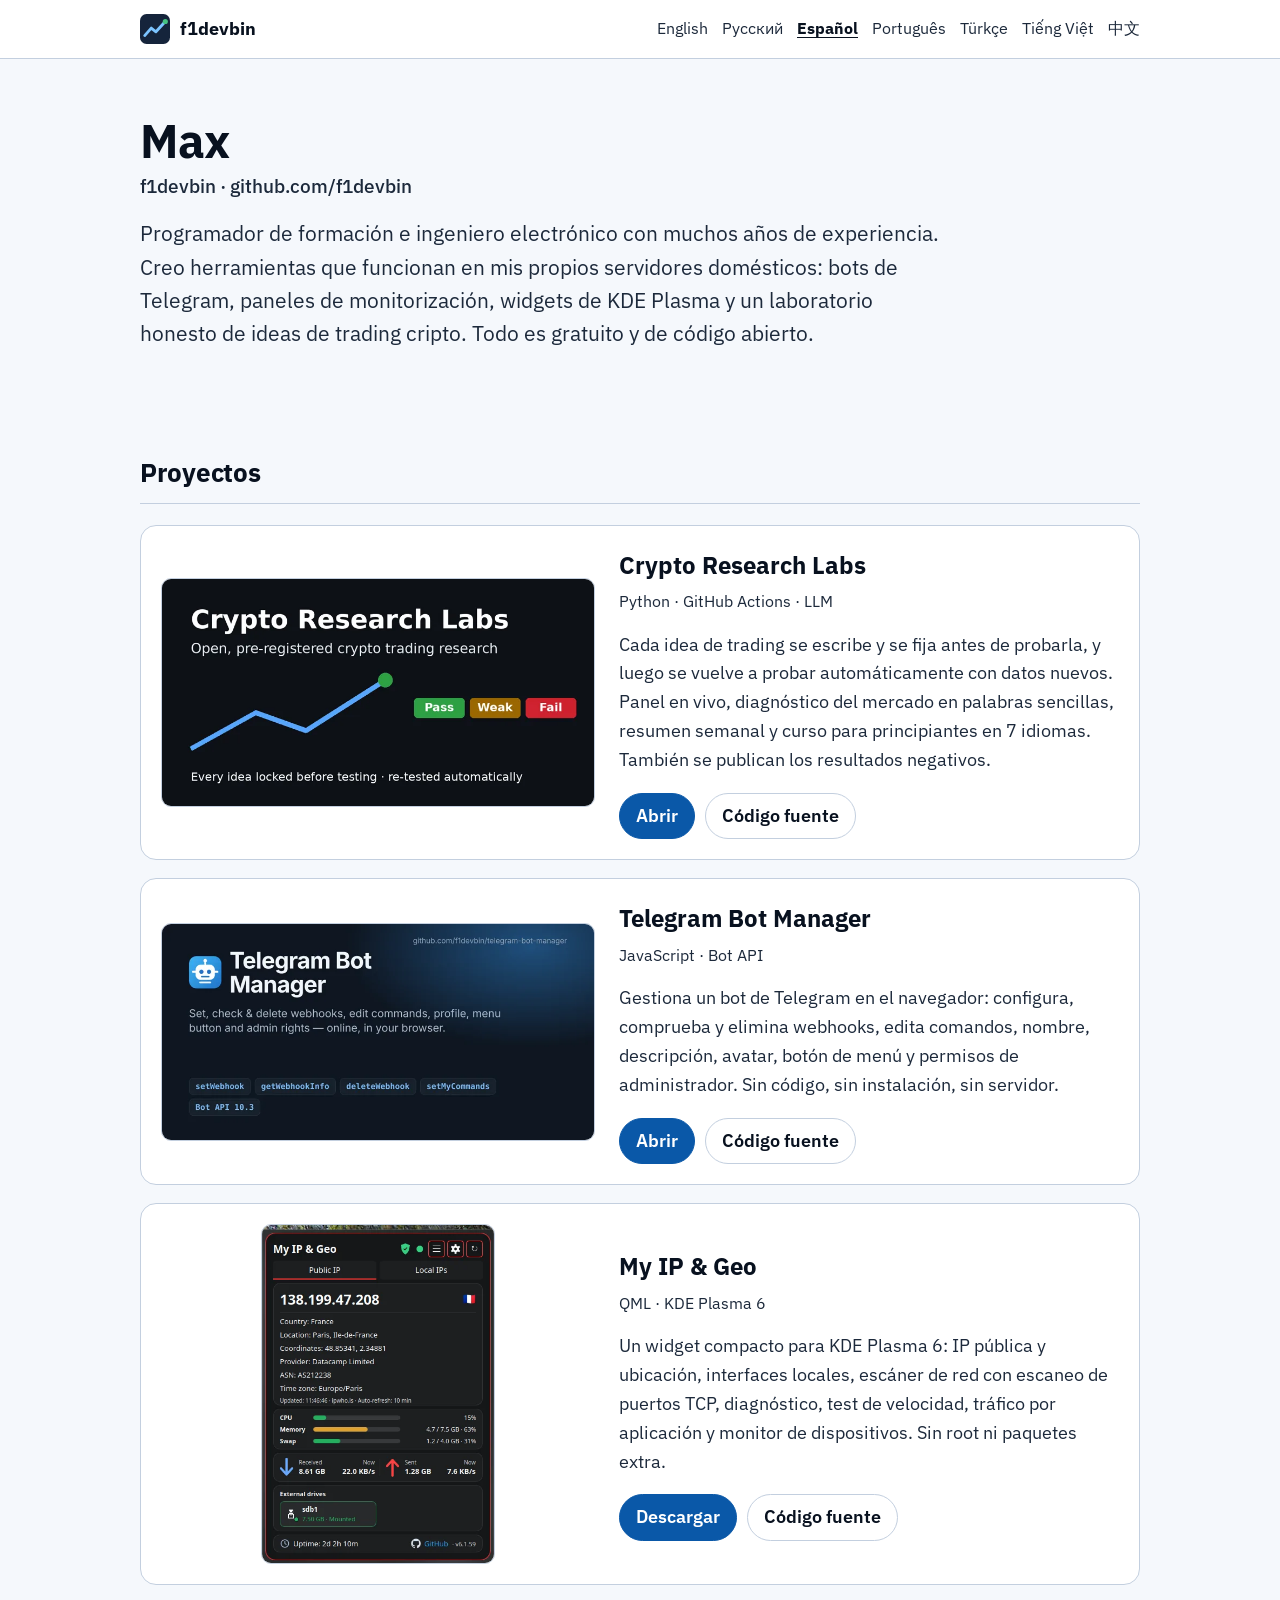
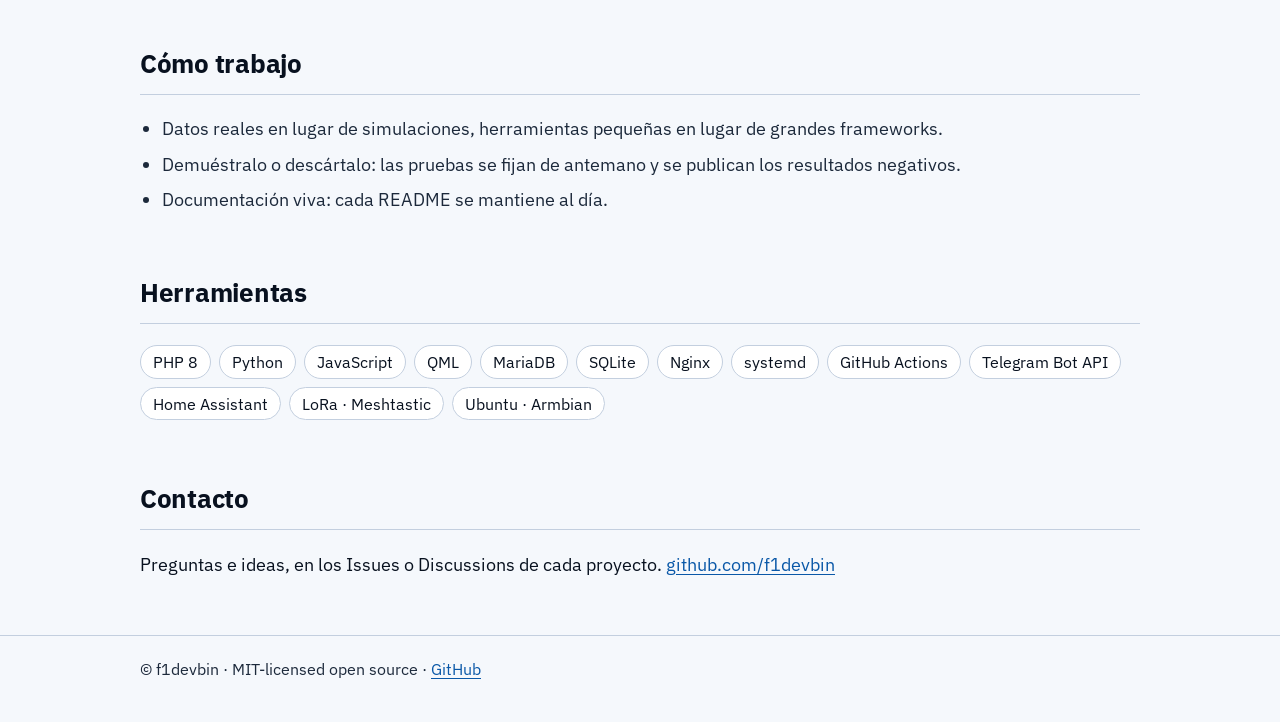
==== es/index.html @ c415a264 "Bio: programmer by education, electronics engineer for many years Co-Authored-By: Claude Opus 5.5 <n" ====
<!doctype html>
<html lang="es">
<head>
<meta charset="utf-8">
<meta name="viewport" content="width=device-width, initial-scale=1">
<title>Max (f1devbin): herramientas de código abierto e investigación cripto honesta</title>
<meta name="description" content="Proyectos de Max (f1devbin): Crypto Research Labs, un laboratorio abierto que prueba ideas de trading cripto con honestidad; Telegram Bot Manager, una herramienta gratuita para bots de Telegram en el navegador; My IP &amp; Geo, un widget de red para KDE Plasma 6.">
<link rel="canonical" href="https://f1devbin.github.io/es/">
<link rel="alternate" hreflang="en" href="https://f1devbin.github.io/"><link rel="alternate" hreflang="ru" href="https://f1devbin.github.io/ru/"><link rel="alternate" hreflang="es" href="https://f1devbin.github.io/es/"><link rel="alternate" hreflang="pt-BR" href="https://f1devbin.github.io/pt/"><link rel="alternate" hreflang="tr" href="https://f1devbin.github.io/tr/"><link rel="alternate" hreflang="vi" href="https://f1devbin.github.io/vi/"><link rel="alternate" hreflang="zh-Hans" href="https://f1devbin.github.io/zh/"><link rel="alternate" hreflang="x-default" href="https://f1devbin.github.io/">
<meta name="robots" content="index, follow, max-image-preview:large">
<meta name="color-scheme" content="dark light">
<meta name="yandex-verification" content="4f22505e8f5ccd1a">
<meta property="og:type" content="profile">
<meta property="og:title" content="Max (f1devbin): herramientas de código abierto e investigación cripto honesta">
<meta property="og:description" content="Proyectos de Max (f1devbin): Crypto Research Labs, un laboratorio abierto que prueba ideas de trading cripto con honestidad; Telegram Bot Manager, una herramienta gratuita para bots de Telegram en el navegador; My IP &amp; Geo, un widget de red para KDE Plasma 6.">
<meta property="og:url" content="https://f1devbin.github.io/es/">
<meta property="og:locale" content="es_ES">
<meta property="og:image" content="https://f1devbin.github.io/Crypto-Research-Labs/og.png">
<meta name="twitter:card" content="summary_large_image">
<link rel="icon" href="../favicon.svg" type="image/svg+xml">
<link rel="preconnect" href="https://fonts.googleapis.com"><link rel="preconnect" href="https://fonts.gstatic.com" crossorigin>
<link rel="stylesheet" href="https://fonts.googleapis.com/css2?family=IBM+Plex+Sans:wght@400;500;600;700&display=swap">
<style>
:root{--bg:#0f1b2d;--panel:#15243b;--raised:#1b2e4a;--line:#2f4568;--text:#fff;--text2:#e3eaf5;--link:#8ccbff;
--accent:#7cc4ff;--pass:#46c281;--ink:#0f1b2d}
@media (prefers-color-scheme:light){:root{--bg:#f5f8fc;--panel:#fff;--raised:#eaf0f8;--line:#c3cfdf;--text:#08111f;
--text2:#1c293b;--link:#0a58a8;--accent:#0a58a8;--pass:#127a43;--ink:#fff}}
*{box-sizing:border-box}html{font-size:18px}
body{margin:0;background:var(--bg);color:var(--text);font:1rem/1.6 "IBM Plex Sans",system-ui,-apple-system,"Segoe UI",Roboto,sans-serif}
a{color:var(--link);text-underline-offset:.18em}
.wrap{max-width:1040px;margin:0 auto;padding:0 20px}
header{border-bottom:1px solid var(--line);background:var(--panel)}
header .wrap{display:flex;flex-wrap:wrap;align-items:center;gap:8px 20px;padding-top:14px;padding-bottom:14px}
.brand{display:flex;align-items:center;gap:10px;font-weight:700;color:var(--text);text-decoration:none}
.brand svg{width:30px;height:30px}
nav{margin-left:auto;display:flex;flex-wrap:wrap;gap:2px 14px;font-size:.88rem}
nav a{color:var(--text2);text-decoration:none}nav a[aria-current]{color:var(--text);font-weight:700;text-decoration:underline}
.hero{padding:56px 0 24px}
h1{font-size:2.6rem;line-height:1.1;letter-spacing:-.02em;margin:0 0 .35em}
h1 span{display:block;font-size:1.05rem;letter-spacing:0;font-weight:500;color:var(--text2);margin-top:.5em}
.lead{font-size:1.15rem;max-width:62ch;color:var(--text2)}
h2{font-size:1.45rem;letter-spacing:-.01em;margin:2.2em 0 .8em;padding-bottom:.35em;border-bottom:1px solid var(--line)}
.project{display:grid;grid-template-columns:minmax(0,1fr) minmax(0,1.15fr);gap:24px;align-items:center;background:var(--panel);
border:1px solid var(--line);border-radius:16px;padding:20px;margin:0 0 18px}
.project img{width:100%;height:auto;border-radius:10px;border:1px solid var(--line);display:block;background:var(--raised)}
.project.tall img{max-height:340px;width:auto;margin:0 auto}
.project h3{font-size:1.35rem;margin:0 0 .2em}
.tags{color:var(--text2);font-size:.88rem;margin:0 0 .6em}
.project p{color:var(--text2);margin:.2em 0 1em}
.actions{display:flex;flex-wrap:wrap;gap:10px}
.btn{display:inline-block;padding:8px 16px;border-radius:999px;font-weight:600;text-decoration:none;border:1px solid var(--line);color:var(--text)}
.btn.primary{background:var(--accent);border-color:var(--accent);color:var(--ink)}
.btn:hover{border-color:var(--accent)}
ul.principles{padding-left:1.2em}ul.principles li{margin:.35em 0;color:var(--text2)}
.chips{display:flex;flex-wrap:wrap;gap:8px;padding:0;list-style:none}
.chips li{border:1px solid var(--line);border-radius:999px;padding:3px 12px;font-size:.9rem;background:var(--panel)}
footer{margin-top:56px;border-top:1px solid var(--line);padding:20px 0 40px;font-size:.9rem;color:var(--text2)}
:focus-visible{outline:3px solid var(--accent);outline-offset:2px}
@media (max-width:760px){html{font-size:16px}.project{grid-template-columns:1fr}h1{font-size:2rem}.hero{padding-top:32px}
nav{margin-left:0}}
</style>
<script type="application/ld+json">[{"@context": "https://schema.org", "@type": "ProfilePage", "url": "https://f1devbin.github.io/es/", "inLanguage": "es", "mainEntity": {"@type": "Person", "name": "Max", "alternateName": "f1devbin", "url": "https://f1devbin.github.io/", "sameAs": ["https://github.com/f1devbin"], "description": "Programador de formación e ingeniero electrónico con muchos años de experiencia. Creo herramientas que funcionan en mis propios servidores domésticos: bots de Telegram, paneles de monitorización, widgets de KDE Plasma y un laboratorio honesto de ideas de trading cripto. Todo es gratuito y de código abierto."}}, {"@context": "https://schema.org", "@type": "ItemList", "itemListElement": [{"@type": "ListItem", "position": 1, "item": {"@type": "Dataset", "name": "Crypto Research Labs", "url": "https://f1devbin.github.io/Crypto-Research-Labs/", "description": "Cada idea de trading se escribe y se fija antes de probarla, y luego se vuelve a probar automáticamente con datos nuevos. Panel en vivo, diagnóstico del mercado en palabras sencillas, resumen semanal y curso para principiantes en 7 idiomas. También se publican los resultados negativos."}}, {"@type": "ListItem", "position": 2, "item": {"@type": "SoftwareApplication", "name": "Telegram Bot Manager", "url": "https://f1devbin.github.io/telegram-bot-manager/", "description": "Gestiona un bot de Telegram en el navegador: configura, comprueba y elimina webhooks, edita comandos, nombre, descripción, avatar, botón de menú y permisos de administrador. Sin código, sin instalación, sin servidor.", "applicationCategory": "DeveloperApplication", "operatingSystem": "Web browser", "offers": {"@type": "Offer", "price": 0, "priceCurrency": "USD"}}}, {"@type": "ListItem", "position": 3, "item": {"@type": "SoftwareApplication", "name": "My IP & Geo", "url": "https://github.com/f1devbin/my-ip-geo-plasma6/releases/latest", "description": "Un widget compacto para KDE Plasma 6: IP pública y ubicación, interfaces locales, escáner de red con escaneo de puertos TCP, diagnóstico, test de velocidad, tráfico por aplicación y monitor de dispositivos. Sin root ni paquetes extra.", "applicationCategory": "DeveloperApplication", "operatingSystem": "Linux (KDE Plasma 6)", "offers": {"@type": "Offer", "price": 0, "priceCurrency": "USD"}}}]}]</script>
</head>
<body>
<header><div class="wrap"><a class="brand" href="../"><svg viewBox="0 0 64 64" aria-hidden="true"><rect width="64" height="64" rx="14" fill="#15243b"/><path d="M10 46 L24 30 L34 38 L54 16" fill="none" stroke="#7cc4ff" stroke-width="6" stroke-linecap="round" stroke-linejoin="round"/><circle cx="54" cy="16" r="5.5" fill="#46c281"/></svg><span>f1devbin</span></a>
<nav aria-label="Idioma"><a href="../" hreflang="en" lang="en">English</a><a href="../ru/" hreflang="ru" lang="ru">Русский</a><a href="../es/" hreflang="es" lang="es" aria-current="page">Español</a><a href="../pt/" hreflang="pt-BR" lang="pt-BR">Português</a><a href="../tr/" hreflang="tr" lang="tr">Türkçe</a><a href="../vi/" hreflang="vi" lang="vi">Tiếng Việt</a><a href="../zh/" hreflang="zh-Hans" lang="zh-Hans">中文</a></nav></div></header>
<main class="wrap">
<section class="hero"><h1>Max<span>f1devbin · github.com/f1devbin</span></h1><p class="lead">Programador de formación e ingeniero electrónico con muchos años de experiencia. Creo herramientas que funcionan en mis propios servidores domésticos: bots de Telegram, paneles de monitorización, widgets de KDE Plasma y un laboratorio honesto de ideas de trading cripto. Todo es gratuito y de código abierto.</p></section>
<h2 id="projects">Proyectos</h2>
<article class="project"><a href="https://f1devbin.github.io/Crypto-Research-Labs/es/"><img src="../assets/crl.webp" width="800" height="420" alt="Crypto Research Labs" loading="lazy"></a><div><h3>Crypto Research Labs</h3><p class="tags">Python · GitHub Actions · LLM</p><p>Cada idea de trading se escribe y se fija antes de probarla, y luego se vuelve a probar automáticamente con datos nuevos. Panel en vivo, diagnóstico del mercado en palabras sencillas, resumen semanal y curso para principiantes en 7 idiomas. También se publican los resultados negativos.</p><div class="actions"><a class="btn primary" href="https://f1devbin.github.io/Crypto-Research-Labs/es/">Abrir</a><a class="btn" href="https://github.com/f1devbin/Crypto-Research-Labs">Código fuente</a></div></div></article><article class="project"><a href="https://f1devbin.github.io/telegram-bot-manager/"><img src="../assets/tbm.webp" width="800" height="400" alt="Telegram Bot Manager" loading="lazy"></a><div><h3>Telegram Bot Manager</h3><p class="tags">JavaScript · Bot API</p><p>Gestiona un bot de Telegram en el navegador: configura, comprueba y elimina webhooks, edita comandos, nombre, descripción, avatar, botón de menú y permisos de administrador. Sin código, sin instalación, sin servidor.</p><div class="actions"><a class="btn primary" href="https://f1devbin.github.io/telegram-bot-manager/">Abrir</a><a class="btn" href="https://github.com/f1devbin/telegram-bot-manager">Código fuente</a></div></div></article><article class="project tall"><a href="https://github.com/f1devbin/my-ip-geo-plasma6/releases/latest"><img src="../assets/myip.webp" width="416" height="607" alt="My IP &amp; Geo" loading="lazy"></a><div><h3>My IP &amp; Geo</h3><p class="tags">QML · KDE Plasma 6</p><p>Un widget compacto para KDE Plasma 6: IP pública y ubicación, interfaces locales, escáner de red con escaneo de puertos TCP, diagnóstico, test de velocidad, tráfico por aplicación y monitor de dispositivos. Sin root ni paquetes extra.</p><div class="actions"><a class="btn primary" href="https://github.com/f1devbin/my-ip-geo-plasma6/releases/latest">Descargar</a><a class="btn" href="https://github.com/f1devbin/my-ip-geo-plasma6">Código fuente</a></div></div></article>
<h2>Cómo trabajo</h2><ul class="principles"><li>Datos reales en lugar de simulaciones, herramientas pequeñas en lugar de grandes frameworks.</li><li>Demuéstralo o descártalo: las pruebas se fijan de antemano y se publican los resultados negativos.</li><li>Documentación viva: cada README se mantiene al día.</li></ul>
<h2>Herramientas</h2><ul class="chips"><li>PHP 8</li><li>Python</li><li>JavaScript</li><li>QML</li><li>MariaDB</li><li>SQLite</li><li>Nginx</li><li>systemd</li><li>GitHub Actions</li><li>Telegram Bot API</li><li>Home Assistant</li><li>LoRa · Meshtastic</li><li>Ubuntu · Armbian</li></ul>
<h2>Contacto</h2><p>Preguntas e ideas, en los Issues o Discussions de cada proyecto. <a href="https://github.com/f1devbin">github.com/f1devbin</a></p>
</main>
<footer><div class="wrap">© f1devbin · MIT-licensed open source · <a href="https://github.com/f1devbin">GitHub</a></div></footer>
</body>
</html>
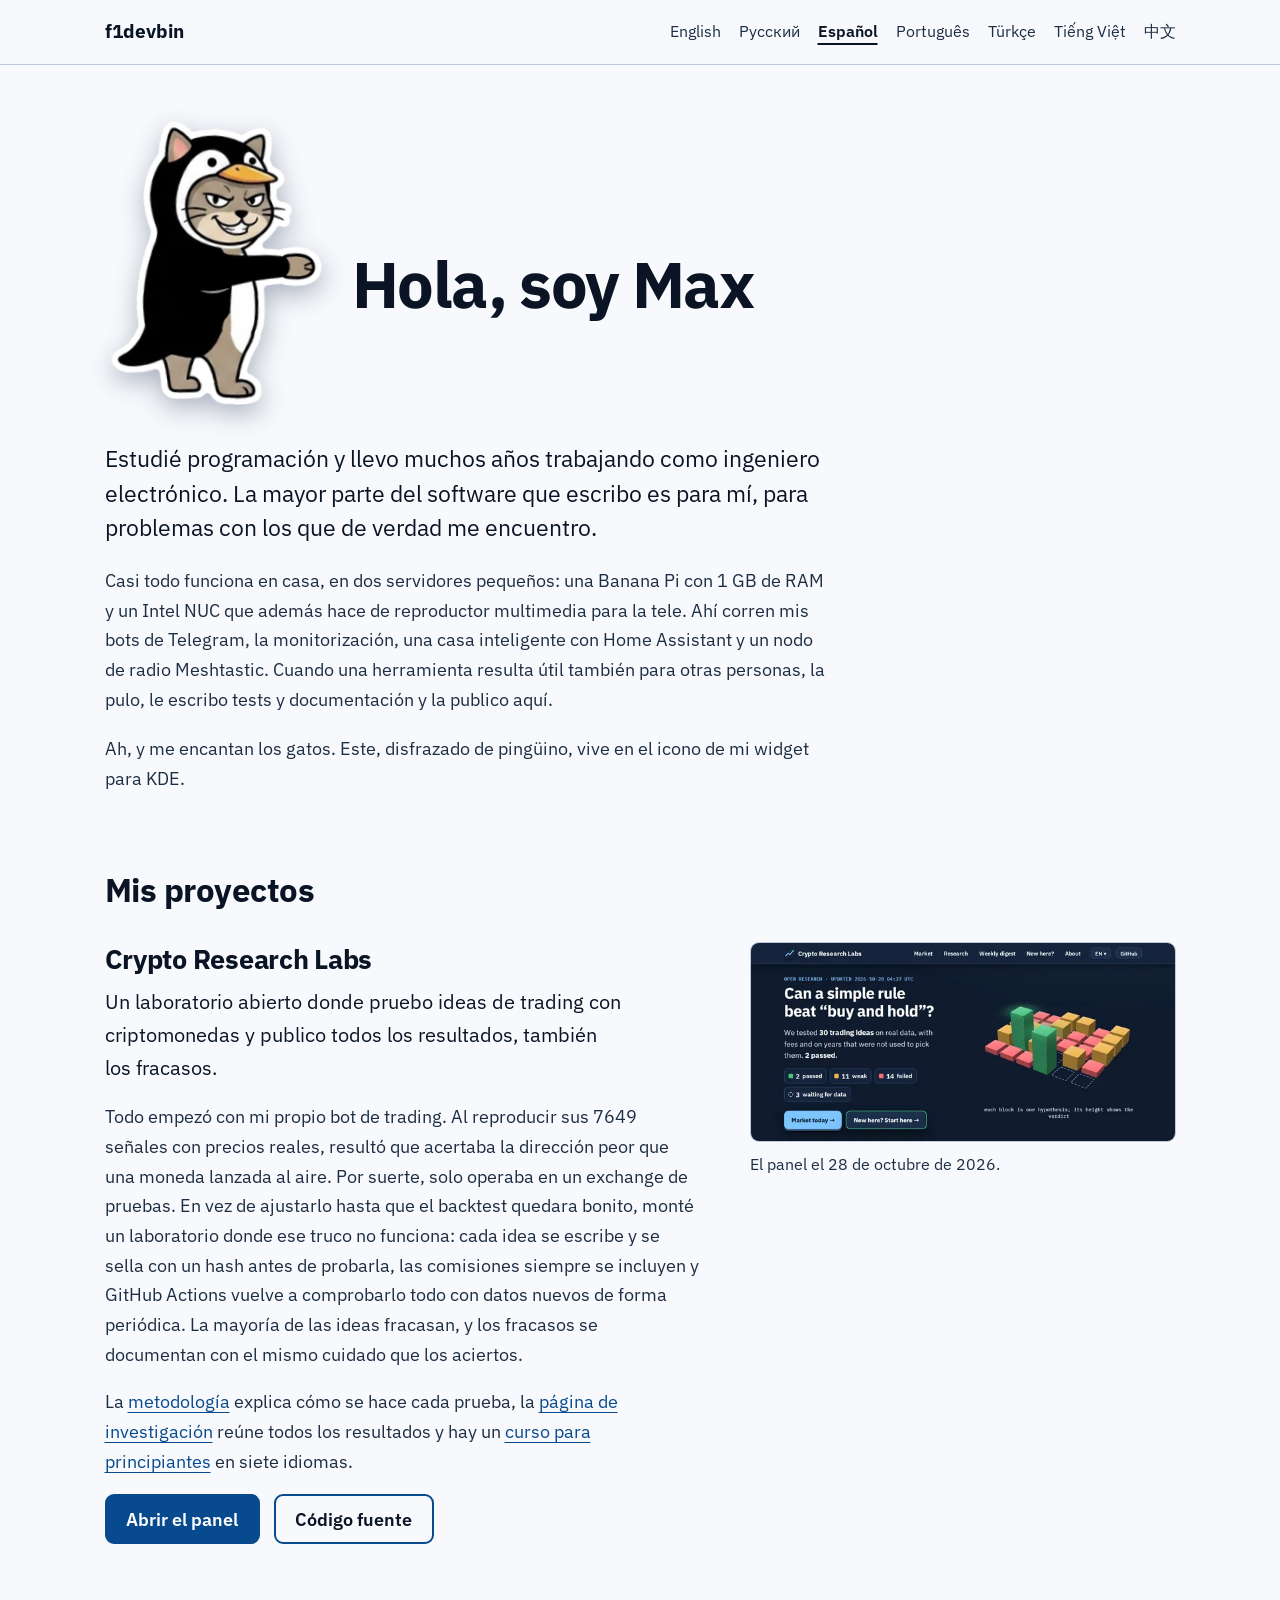
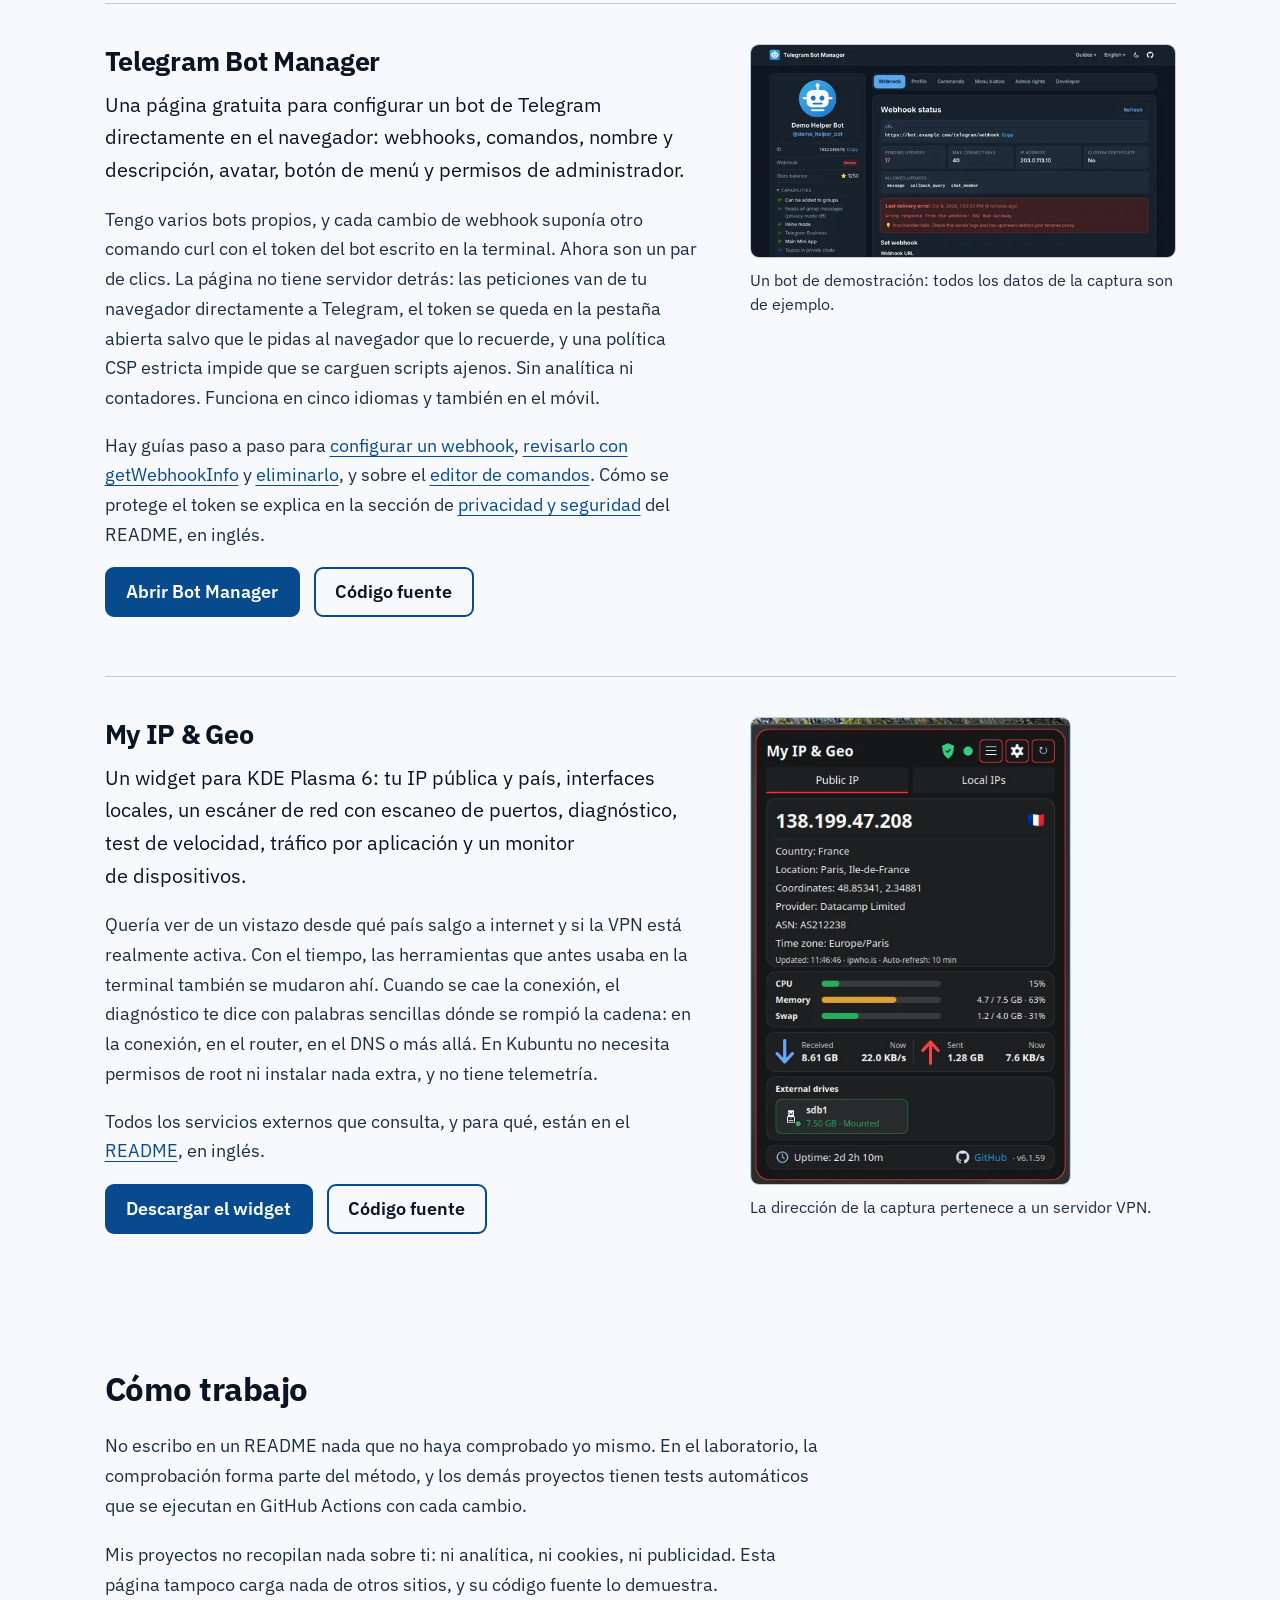
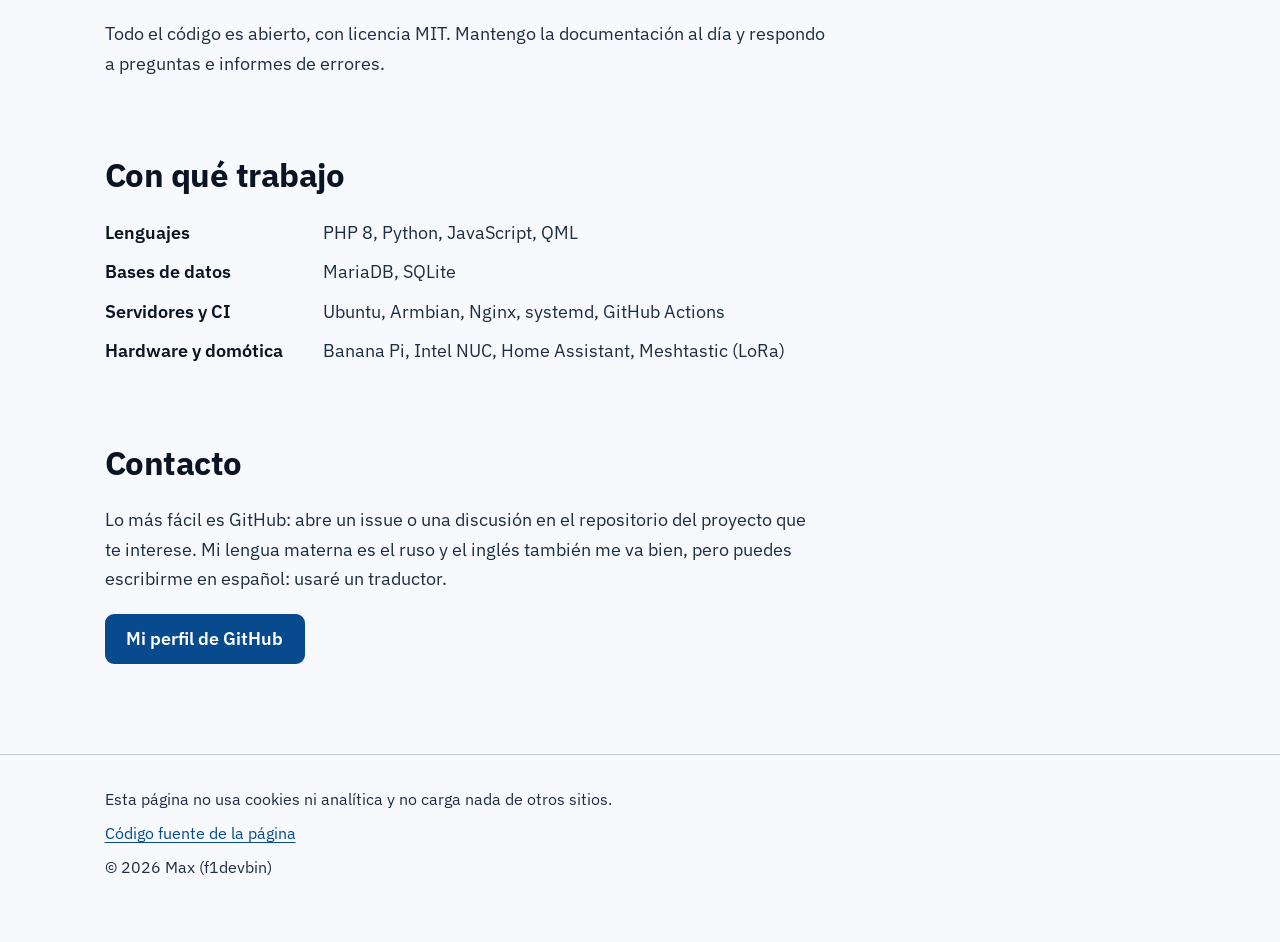
==== commit 910ae7d5: "Landing rewrite: first-person text, cat hero, self-hosted fonts, SEO - Text rewritten in all 7 langu" ====
--- a/es/index.html
+++ b/es/index.html
@@ -3,75 +3,126 @@
 <head>
 <meta charset="utf-8">
 <meta name="viewport" content="width=device-width, initial-scale=1">
-<title>Max (f1devbin): herramientas de código abierto e investigación cripto honesta</title>
-<meta name="description" content="Proyectos de Max (f1devbin): Crypto Research Labs, un laboratorio abierto que prueba ideas de trading cripto con honestidad; Telegram Bot Manager, una herramienta gratuita para bots de Telegram en el navegador; My IP &amp; Geo, un widget de red para KDE Plasma 6.">
+<meta http-equiv="Content-Security-Policy" content="default-src 'none'; style-src 'self'; font-src 'self'; img-src 'self'; connect-src 'self'; base-uri 'none'; form-action 'none'">
+<title>Max (f1devbin): programador e ingeniero electrónico</title>
+<meta name="description" content="Max, programador e ingeniero electrónico. Código abierto: un laboratorio honesto de trading cripto, una web para bots de Telegram y un widget para KDE Plasma 6.">
 <link rel="canonical" href="https://f1devbin.github.io/es/">
-<link rel="alternate" hreflang="en" href="https://f1devbin.github.io/"><link rel="alternate" hreflang="ru" href="https://f1devbin.github.io/ru/"><link rel="alternate" hreflang="es" href="https://f1devbin.github.io/es/"><link rel="alternate" hreflang="pt-BR" href="https://f1devbin.github.io/pt/"><link rel="alternate" hreflang="tr" href="https://f1devbin.github.io/tr/"><link rel="alternate" hreflang="vi" href="https://f1devbin.github.io/vi/"><link rel="alternate" hreflang="zh-Hans" href="https://f1devbin.github.io/zh/"><link rel="alternate" hreflang="x-default" href="https://f1devbin.github.io/">
+<link rel="alternate" hreflang="en" href="https://f1devbin.github.io/">
+<link rel="alternate" hreflang="ru" href="https://f1devbin.github.io/ru/">
+<link rel="alternate" hreflang="es" href="https://f1devbin.github.io/es/">
+<link rel="alternate" hreflang="pt-BR" href="https://f1devbin.github.io/pt/">
+<link rel="alternate" hreflang="tr" href="https://f1devbin.github.io/tr/">
+<link rel="alternate" hreflang="vi" href="https://f1devbin.github.io/vi/">
+<link rel="alternate" hreflang="zh-Hans" href="https://f1devbin.github.io/zh/">
+<link rel="alternate" hreflang="x-default" href="https://f1devbin.github.io/">
+<meta name="color-scheme" content="dark light">
+<meta name="theme-color" content="#0f1b2d" media="(prefers-color-scheme: dark)">
+<meta name="theme-color" content="#f7f9fc" media="(prefers-color-scheme: light)">
+<link rel="icon" href="../favicon.ico" sizes="16x16 32x32 48x48">
+<link rel="apple-touch-icon" href="../apple-touch-icon.png">
+<link rel="preload" href="../assets/fonts/ibm-plex-sans-latin-400-normal.woff2" as="font" type="font/woff2" crossorigin>
+<link rel="stylesheet" href="../assets/site.css?v=d6c48134">
 <meta name="robots" content="index, follow, max-image-preview:large">
-<meta name="color-scheme" content="dark light">
 <meta name="yandex-verification" content="4f22505e8f5ccd1a">
 <meta property="og:type" content="profile">
-<meta property="og:title" content="Max (f1devbin): herramientas de código abierto e investigación cripto honesta">
-<meta property="og:description" content="Proyectos de Max (f1devbin): Crypto Research Labs, un laboratorio abierto que prueba ideas de trading cripto con honestidad; Telegram Bot Manager, una herramienta gratuita para bots de Telegram en el navegador; My IP &amp; Geo, un widget de red para KDE Plasma 6.">
+<meta property="og:site_name" content="f1devbin">
+<meta property="og:title" content="Max (f1devbin): programador e ingeniero electrónico">
+<meta property="og:description" content="Max, programador e ingeniero electrónico. Código abierto: un laboratorio honesto de trading cripto, una web para bots de Telegram y un widget para KDE Plasma 6.">
 <meta property="og:url" content="https://f1devbin.github.io/es/">
 <meta property="og:locale" content="es_ES">
-<meta property="og:image" content="https://f1devbin.github.io/Crypto-Research-Labs/og.png">
+<meta property="og:locale:alternate" content="en_US">
+<meta property="og:locale:alternate" content="ru_RU">
+<meta property="og:locale:alternate" content="pt_BR">
+<meta property="og:locale:alternate" content="tr_TR">
+<meta property="og:locale:alternate" content="vi_VN">
+<meta property="og:locale:alternate" content="zh_CN">
+<meta property="og:image" content="https://f1devbin.github.io/assets/og/es.png">
+<meta property="og:image:width" content="1200">
+<meta property="og:image:height" content="630">
+<meta property="og:image:alt" content="Hola, soy Max. Programador e ingeniero electrónico.">
+<meta property="profile:username" content="f1devbin">
 <meta name="twitter:card" content="summary_large_image">
-<link rel="icon" href="../favicon.svg" type="image/svg+xml">
-<link rel="preconnect" href="https://fonts.googleapis.com"><link rel="preconnect" href="https://fonts.gstatic.com" crossorigin>
-<link rel="stylesheet" href="https://fonts.googleapis.com/css2?family=IBM+Plex+Sans:wght@400;500;600;700&display=swap">
-<style>
-:root{--bg:#0f1b2d;--panel:#15243b;--raised:#1b2e4a;--line:#2f4568;--text:#fff;--text2:#e3eaf5;--link:#8ccbff;
---accent:#7cc4ff;--pass:#46c281;--ink:#0f1b2d}
-@media (prefers-color-scheme:light){:root{--bg:#f5f8fc;--panel:#fff;--raised:#eaf0f8;--line:#c3cfdf;--text:#08111f;
---text2:#1c293b;--link:#0a58a8;--accent:#0a58a8;--pass:#127a43;--ink:#fff}}
-*{box-sizing:border-box}html{font-size:18px}
-body{margin:0;background:var(--bg);color:var(--text);font:1rem/1.6 "IBM Plex Sans",system-ui,-apple-system,"Segoe UI",Roboto,sans-serif}
-a{color:var(--link);text-underline-offset:.18em}
-.wrap{max-width:1040px;margin:0 auto;padding:0 20px}
-header{border-bottom:1px solid var(--line);background:var(--panel)}
-header .wrap{display:flex;flex-wrap:wrap;align-items:center;gap:8px 20px;padding-top:14px;padding-bottom:14px}
-.brand{display:flex;align-items:center;gap:10px;font-weight:700;color:var(--text);text-decoration:none}
-.brand svg{width:30px;height:30px}
-nav{margin-left:auto;display:flex;flex-wrap:wrap;gap:2px 14px;font-size:.88rem}
-nav a{color:var(--text2);text-decoration:none}nav a[aria-current]{color:var(--text);font-weight:700;text-decoration:underline}
-.hero{padding:56px 0 24px}
-h1{font-size:2.6rem;line-height:1.1;letter-spacing:-.02em;margin:0 0 .35em}
-h1 span{display:block;font-size:1.05rem;letter-spacing:0;font-weight:500;color:var(--text2);margin-top:.5em}
-.lead{font-size:1.15rem;max-width:62ch;color:var(--text2)}
-h2{font-size:1.45rem;letter-spacing:-.01em;margin:2.2em 0 .8em;padding-bottom:.35em;border-bottom:1px solid var(--line)}
-.project{display:grid;grid-template-columns:minmax(0,1fr) minmax(0,1.15fr);gap:24px;align-items:center;background:var(--panel);
-border:1px solid var(--line);border-radius:16px;padding:20px;margin:0 0 18px}
-.project img{width:100%;height:auto;border-radius:10px;border:1px solid var(--line);display:block;background:var(--raised)}
-.project.tall img{max-height:340px;width:auto;margin:0 auto}
-.project h3{font-size:1.35rem;margin:0 0 .2em}
-.tags{color:var(--text2);font-size:.88rem;margin:0 0 .6em}
-.project p{color:var(--text2);margin:.2em 0 1em}
-.actions{display:flex;flex-wrap:wrap;gap:10px}
-.btn{display:inline-block;padding:8px 16px;border-radius:999px;font-weight:600;text-decoration:none;border:1px solid var(--line);color:var(--text)}
-.btn.primary{background:var(--accent);border-color:var(--accent);color:var(--ink)}
-.btn:hover{border-color:var(--accent)}
-ul.principles{padding-left:1.2em}ul.principles li{margin:.35em 0;color:var(--text2)}
-.chips{display:flex;flex-wrap:wrap;gap:8px;padding:0;list-style:none}
-.chips li{border:1px solid var(--line);border-radius:999px;padding:3px 12px;font-size:.9rem;background:var(--panel)}
-footer{margin-top:56px;border-top:1px solid var(--line);padding:20px 0 40px;font-size:.9rem;color:var(--text2)}
-:focus-visible{outline:3px solid var(--accent);outline-offset:2px}
-@media (max-width:760px){html{font-size:16px}.project{grid-template-columns:1fr}h1{font-size:2rem}.hero{padding-top:32px}
-nav{margin-left:0}}
-</style>
-<script type="application/ld+json">[{"@context": "https://schema.org", "@type": "ProfilePage", "url": "https://f1devbin.github.io/es/", "inLanguage": "es", "mainEntity": {"@type": "Person", "name": "Max", "alternateName": "f1devbin", "url": "https://f1devbin.github.io/", "sameAs": ["https://github.com/f1devbin"], "description": "Programador de formación e ingeniero electrónico con muchos años de experiencia. Creo herramientas que funcionan en mis propios servidores domésticos: bots de Telegram, paneles de monitorización, widgets de KDE Plasma y un laboratorio honesto de ideas de trading cripto. Todo es gratuito y de código abierto."}}, {"@context": "https://schema.org", "@type": "ItemList", "itemListElement": [{"@type": "ListItem", "position": 1, "item": {"@type": "Dataset", "name": "Crypto Research Labs", "url": "https://f1devbin.github.io/Crypto-Research-Labs/", "description": "Cada idea de trading se escribe y se fija antes de probarla, y luego se vuelve a probar automáticamente con datos nuevos. Panel en vivo, diagnóstico del mercado en palabras sencillas, resumen semanal y curso para principiantes en 7 idiomas. También se publican los resultados negativos."}}, {"@type": "ListItem", "position": 2, "item": {"@type": "SoftwareApplication", "name": "Telegram Bot Manager", "url": "https://f1devbin.github.io/telegram-bot-manager/", "description": "Gestiona un bot de Telegram en el navegador: configura, comprueba y elimina webhooks, edita comandos, nombre, descripción, avatar, botón de menú y permisos de administrador. Sin código, sin instalación, sin servidor.", "applicationCategory": "DeveloperApplication", "operatingSystem": "Web browser", "offers": {"@type": "Offer", "price": 0, "priceCurrency": "USD"}}}, {"@type": "ListItem", "position": 3, "item": {"@type": "SoftwareApplication", "name": "My IP & Geo", "url": "https://github.com/f1devbin/my-ip-geo-plasma6/releases/latest", "description": "Un widget compacto para KDE Plasma 6: IP pública y ubicación, interfaces locales, escáner de red con escaneo de puertos TCP, diagnóstico, test de velocidad, tráfico por aplicación y monitor de dispositivos. Sin root ni paquetes extra.", "applicationCategory": "DeveloperApplication", "operatingSystem": "Linux (KDE Plasma 6)", "offers": {"@type": "Offer", "price": 0, "priceCurrency": "USD"}}}]}]</script>
+<script type="application/ld+json">[{"@context": "https://schema.org", "@type": "ProfilePage", "url": "https://f1devbin.github.io/es/", "name": "Max (f1devbin): programador e ingeniero electrónico", "inLanguage": "es", "dateModified": "2026-10-28", "mainEntity": {"@type": "Person", "@id": "https://f1devbin.github.io/#max", "name": "Max", "alternateName": "f1devbin", "url": "https://f1devbin.github.io/", "jobTitle": "Ingeniero electrónico", "description": "Estudié programación y llevo muchos años trabajando como ingeniero electrónico. La mayor parte del software que escribo es para mí, para problemas con los que de verdad me encuentro. Casi todo funciona en casa, en dos servidores pequeños: una Banana Pi con 1 GB de RAM y un Intel NUC que además hace de reproductor multimedia para la tele. Ahí corren mis bots de Telegram, la monitorización, una casa inteligente con Home Assistant y un nodo de radio Meshtastic. Cuando una herramienta resulta útil también para otras personas, la pulo, le escribo tests y documentación y la publico aquí.", "knowsLanguage": ["ru", "en"], "knowsAbout": ["Electronics", "PHP", "Python", "Telegram Bot API", "KDE Plasma", "Linux servers", "Backtesting"], "sameAs": ["https://github.com/f1devbin"]}}, {"@context": "https://schema.org", "@type": "ItemList", "itemListElement": [{"@type": "ListItem", "position": 1, "item": {"@type": "Dataset", "name": "Crypto Research Labs", "url": "https://f1devbin.github.io/Crypto-Research-Labs/es/", "description": "Un laboratorio abierto donde pruebo ideas de trading con criptomonedas y publico todos los resultados, también los fracasos. Todo empezó con mi propio bot de trading. Al reproducir sus 7649 señales con precios reales, resultó que acertaba la dirección peor que una moneda lanzada al aire. Por suerte, solo operaba en un exchange de pruebas. En vez de ajustarlo hasta que el backtest quedara bonito, monté un laboratorio donde ese truco no funciona: cada idea se escribe y se sella con un hash antes de probarla, las comisiones siempre se incluyen y GitHub Actions vuelve a comprobarlo todo con datos nuevos de forma periódica. La mayoría de las ideas fracasan, y los fracasos se documentan con el mismo cuidado que los aciertos.", "creator": {"@id": "https://f1devbin.github.io/#max"}, "license": "https://opensource.org/licenses/MIT", "isAccessibleForFree": true, "sameAs": "https://github.com/f1devbin/Crypto-Research-Labs"}}, {"@type": "ListItem", "position": 2, "item": {"@type": "SoftwareSourceCode", "name": "Telegram Bot Manager", "url": "https://f1devbin.github.io/telegram-bot-manager/es/", "description": "Una página gratuita para configurar un bot de Telegram directamente en el navegador: webhooks, comandos, nombre y descripción, avatar, botón de menú y permisos de administrador.", "codeRepository": "https://github.com/f1devbin/telegram-bot-manager", "programmingLanguage": "JavaScript", "license": "https://opensource.org/licenses/MIT", "author": {"@id": "https://f1devbin.github.io/#max"}}}, {"@type": "ListItem", "position": 3, "item": {"@type": "SoftwareSourceCode", "name": "My IP & Geo", "url": "https://github.com/f1devbin/my-ip-geo-plasma6", "description": "Un widget para KDE Plasma 6: tu IP pública y país, interfaces locales, un escáner de red con escaneo de puertos, diagnóstico, test de velocidad, tráfico por aplicación y un monitor de dispositivos.", "codeRepository": "https://github.com/f1devbin/my-ip-geo-plasma6", "programmingLanguage": ["QML", "JavaScript"], "runtimePlatform": "KDE Plasma 6", "license": "https://opensource.org/licenses/MIT", "author": {"@id": "https://f1devbin.github.io/#max"}}}]}]</script>
 </head>
 <body>
-<header><div class="wrap"><a class="brand" href="../"><svg viewBox="0 0 64 64" aria-hidden="true"><rect width="64" height="64" rx="14" fill="#15243b"/><path d="M10 46 L24 30 L34 38 L54 16" fill="none" stroke="#7cc4ff" stroke-width="6" stroke-linecap="round" stroke-linejoin="round"/><circle cx="54" cy="16" r="5.5" fill="#46c281"/></svg><span>f1devbin</span></a>
-<nav aria-label="Idioma"><a href="../" hreflang="en" lang="en">English</a><a href="../ru/" hreflang="ru" lang="ru">Русский</a><a href="../es/" hreflang="es" lang="es" aria-current="page">Español</a><a href="../pt/" hreflang="pt-BR" lang="pt-BR">Português</a><a href="../tr/" hreflang="tr" lang="tr">Türkçe</a><a href="../vi/" hreflang="vi" lang="vi">Tiếng Việt</a><a href="../zh/" hreflang="zh-Hans" lang="zh-Hans">中文</a></nav></div></header>
-<main class="wrap">
-<section class="hero"><h1>Max<span>f1devbin · github.com/f1devbin</span></h1><p class="lead">Programador de formación e ingeniero electrónico con muchos años de experiencia. Creo herramientas que funcionan en mis propios servidores domésticos: bots de Telegram, paneles de monitorización, widgets de KDE Plasma y un laboratorio honesto de ideas de trading cripto. Todo es gratuito y de código abierto.</p></section>
-<h2 id="projects">Proyectos</h2>
-<article class="project"><a href="https://f1devbin.github.io/Crypto-Research-Labs/es/"><img src="../assets/crl.webp" width="800" height="420" alt="Crypto Research Labs" loading="lazy"></a><div><h3>Crypto Research Labs</h3><p class="tags">Python · GitHub Actions · LLM</p><p>Cada idea de trading se escribe y se fija antes de probarla, y luego se vuelve a probar automáticamente con datos nuevos. Panel en vivo, diagnóstico del mercado en palabras sencillas, resumen semanal y curso para principiantes en 7 idiomas. También se publican los resultados negativos.</p><div class="actions"><a class="btn primary" href="https://f1devbin.github.io/Crypto-Research-Labs/es/">Abrir</a><a class="btn" href="https://github.com/f1devbin/Crypto-Research-Labs">Código fuente</a></div></div></article><article class="project"><a href="https://f1devbin.github.io/telegram-bot-manager/"><img src="../assets/tbm.webp" width="800" height="400" alt="Telegram Bot Manager" loading="lazy"></a><div><h3>Telegram Bot Manager</h3><p class="tags">JavaScript · Bot API</p><p>Gestiona un bot de Telegram en el navegador: configura, comprueba y elimina webhooks, edita comandos, nombre, descripción, avatar, botón de menú y permisos de administrador. Sin código, sin instalación, sin servidor.</p><div class="actions"><a class="btn primary" href="https://f1devbin.github.io/telegram-bot-manager/">Abrir</a><a class="btn" href="https://github.com/f1devbin/telegram-bot-manager">Código fuente</a></div></div></article><article class="project tall"><a href="https://github.com/f1devbin/my-ip-geo-plasma6/releases/latest"><img src="../assets/myip.webp" width="416" height="607" alt="My IP &amp; Geo" loading="lazy"></a><div><h3>My IP &amp; Geo</h3><p class="tags">QML · KDE Plasma 6</p><p>Un widget compacto para KDE Plasma 6: IP pública y ubicación, interfaces locales, escáner de red con escaneo de puertos TCP, diagnóstico, test de velocidad, tráfico por aplicación y monitor de dispositivos. Sin root ni paquetes extra.</p><div class="actions"><a class="btn primary" href="https://github.com/f1devbin/my-ip-geo-plasma6/releases/latest">Descargar</a><a class="btn" href="https://github.com/f1devbin/my-ip-geo-plasma6">Código fuente</a></div></div></article>
-<h2>Cómo trabajo</h2><ul class="principles"><li>Datos reales en lugar de simulaciones, herramientas pequeñas en lugar de grandes frameworks.</li><li>Demuéstralo o descártalo: las pruebas se fijan de antemano y se publican los resultados negativos.</li><li>Documentación viva: cada README se mantiene al día.</li></ul>
-<h2>Herramientas</h2><ul class="chips"><li>PHP 8</li><li>Python</li><li>JavaScript</li><li>QML</li><li>MariaDB</li><li>SQLite</li><li>Nginx</li><li>systemd</li><li>GitHub Actions</li><li>Telegram Bot API</li><li>Home Assistant</li><li>LoRa · Meshtastic</li><li>Ubuntu · Armbian</li></ul>
-<h2>Contacto</h2><p>Preguntas e ideas, en los Issues o Discussions de cada proyecto. <a href="https://github.com/f1devbin">github.com/f1devbin</a></p>
+<a class="skip" href="#main">Saltar al contenido</a>
+<header class="top"><div class="wrap">
+<a class="brand" href="./">f1devbin</a>
+<nav aria-label="Idioma"><ul class="langs"><li><a href="../" hreflang="en" lang="en">English</a></li><li><a href="../ru/" hreflang="ru" lang="ru">Русский</a></li><li><a href="../es/" hreflang="es" lang="es" aria-current="page">Español</a></li><li><a href="../pt/" hreflang="pt-BR" lang="pt-BR">Português</a></li><li><a href="../tr/" hreflang="tr" lang="tr">Türkçe</a></li><li><a href="../vi/" hreflang="vi" lang="vi">Tiếng Việt</a></li><li><a href="../zh/" hreflang="zh-Hans" lang="zh-Hans">中文</a></li></ul></nav>
+</div></header>
+<main id="main" class="wrap">
+<section class="hero" aria-labelledby="hi">
+<div class="hello"><img class="cat" src="../assets/cat.webp" srcset="../assets/cat-240.webp 240w, ../assets/cat.webp 384w" sizes="(max-width: 380px) 106px, (max-width: 760px) 124px, 216px" width="384" height="511" alt="Un gato de dibujos animados disfrazado de pingüino señala el saludo" fetchpriority="high"><h1 id="hi">Hola, soy Max</h1></div>
+<div class="intro">
+<p class="lead">Estudié programación y llevo muchos años trabajando como ingeniero electrónico. La mayor parte del software que escribo es para mí, para problemas con los que de verdad me encuentro.</p>
+<p>Casi todo funciona en casa, en dos servidores pequeños: una Banana Pi con 1 GB de RAM y un Intel NUC que además hace de reproductor multimedia para la tele. Ahí corren mis bots de Telegram, la monitorización, una casa inteligente con Home Assistant y un nodo de radio Meshtastic. Cuando una herramienta resulta útil también para otras personas, la pulo, le escribo tests y documentación y la publico aquí.</p>
+<p>Ah, y me encantan los gatos. Este, disfrazado de pingüino, vive en el icono de mi widget para KDE.</p>
+</div>
+</section>
+<section aria-labelledby="projects">
+<h2 id="projects">Mis proyectos</h2>
+<div class="projects">
+<article class="project" id="crl" aria-labelledby="crl-h">
+<div>
+<h3 id="crl-h">Crypto Research Labs</h3>
+<p class="what">Un laboratorio abierto donde pruebo ideas de trading con criptomonedas y publico todos los resultados, también los fracasos.</p>
+<p>Todo empezó con mi propio bot de trading. Al reproducir sus 7649 señales con precios reales, resultó que acertaba la dirección peor que una moneda lanzada al aire. Por suerte, solo operaba en un exchange de pruebas. En vez de ajustarlo hasta que el backtest quedara bonito, monté un laboratorio donde ese truco no funciona: cada idea se escribe y se sella con un hash antes de probarla, las comisiones siempre se incluyen y GitHub Actions vuelve a comprobarlo todo con datos nuevos de forma periódica. La mayoría de las ideas fracasan, y los fracasos se documentan con el mismo cuidado que los aciertos.</p>
+<p>La <a href="https://f1devbin.github.io/Crypto-Research-Labs/es/about.html#methodology">metodología</a> explica cómo se hace cada prueba, la <a href="https://f1devbin.github.io/Crypto-Research-Labs/es/research.html#all">página de investigación</a> reúne todos los resultados y hay un <a href="https://f1devbin.github.io/Crypto-Research-Labs/es/course.html">curso para principiantes</a> en siete idiomas.</p>
+<p class="actions"><a class="btn primary" href="https://f1devbin.github.io/Crypto-Research-Labs/es/">Abrir el panel</a> <a class="btn" href="https://github.com/f1devbin/Crypto-Research-Labs">Código fuente</a></p>
+</div>
+<figure class="shot"><img src="../assets/crl-1280.webp" srcset="../assets/crl-640.webp 640w, ../assets/crl-960.webp 960w, ../assets/crl-1280.webp 1280w" sizes="(max-width: 760px) calc(100vw - 40px), 400px" width="1280" height="600" alt="Panel de Crypto Research Labs: 30 ideas de trading probadas, 2 aprobadas" loading="lazy" decoding="async"><figcaption>El panel el 28 de octubre de 2026.</figcaption></figure>
+</article>
+<article class="project" id="tbm" aria-labelledby="tbm-h">
+<div>
+<h3 id="tbm-h">Telegram Bot Manager</h3>
+<p class="what">Una página gratuita para configurar un bot de Telegram directamente en el navegador: webhooks, comandos, nombre y descripción, avatar, botón de menú y permisos de administrador.</p>
+<p>Tengo varios bots propios, y cada cambio de webhook suponía otro comando curl con el token del bot escrito en la terminal. Ahora son un par de clics. La página no tiene servidor detrás: las peticiones van de tu navegador directamente a Telegram, el token se queda en la pestaña abierta salvo que le pidas al navegador que lo recuerde, y una política CSP estricta impide que se carguen scripts ajenos. Sin analítica ni contadores. Funciona en cinco idiomas y también en el móvil.</p>
+<p>Hay guías paso a paso para <a href="https://f1devbin.github.io/telegram-bot-manager/es/set-webhook/">configurar un webhook</a>, <a href="https://f1devbin.github.io/telegram-bot-manager/es/webhook-info/">revisarlo con getWebhookInfo</a> y <a href="https://f1devbin.github.io/telegram-bot-manager/es/delete-webhook/">eliminarlo</a>, y sobre el <a href="https://f1devbin.github.io/telegram-bot-manager/es/bot-commands/">editor de comandos</a>. Cómo se protege el token se explica en la sección de <a href="https://github.com/f1devbin/telegram-bot-manager#privacy-and-security">privacidad y seguridad</a> del README, en inglés.</p>
+<p class="actions"><a class="btn primary" href="https://f1devbin.github.io/telegram-bot-manager/es/">Abrir Bot Manager</a> <a class="btn" href="https://github.com/f1devbin/telegram-bot-manager">Código fuente</a></p>
+</div>
+<figure class="shot"><img src="../assets/tbm-1280.webp" srcset="../assets/tbm-640.webp 640w, ../assets/tbm-960.webp 960w, ../assets/tbm-1280.webp 1280w" sizes="(max-width: 760px) calc(100vw - 40px), 400px" width="1280" height="640" alt="Telegram Bot Manager: estado del webhook de un bot de demostración con su último error de entrega" loading="lazy" decoding="async"><figcaption>Un bot de demostración: todos los datos de la captura son de ejemplo.</figcaption></figure>
+</article>
+<article class="project" id="myip" aria-labelledby="myip-h">
+<div>
+<h3 id="myip-h">My IP &amp; Geo</h3>
+<p class="what">Un widget para KDE Plasma 6: tu IP pública y país, interfaces locales, un escáner de red con escaneo de puertos, diagnóstico, test de velocidad, tráfico por aplicación y un monitor de dispositivos.</p>
+<p>Quería ver de un vistazo desde qué país salgo a internet y si la VPN está realmente activa. Con el tiempo, las herramientas que antes usaba en la terminal también se mudaron ahí. Cuando se cae la conexión, el diagnóstico te dice con palabras sencillas dónde se rompió la cadena: en la conexión, en el router, en el DNS o más allá. En Kubuntu no necesita permisos de root ni instalar nada extra, y no tiene telemetría.</p>
+<p>Todos los servicios externos que consulta, y para qué, están en el <a href="https://github.com/f1devbin/my-ip-geo-plasma6#network-access-and-privacy">README</a>, en inglés.</p>
+<p class="actions"><a class="btn primary" href="https://github.com/f1devbin/my-ip-geo-plasma6/releases/latest">Descargar el widget</a> <a class="btn" href="https://github.com/f1devbin/my-ip-geo-plasma6">Código fuente</a></p>
+</div>
+<figure class="shot tall"><img src="../assets/myip.webp" width="416" height="607" alt="Widget My IP &amp; Geo: IP pública, ubicación, proveedor, carga del sistema y tráfico" loading="lazy" decoding="async"><figcaption>La dirección de la captura pertenece a un servidor VPN.</figcaption></figure>
+</article>
+</div>
+</section>
+<section aria-labelledby="how">
+<h2 id="how">Cómo trabajo</h2>
+<div class="prose">
+<p>No escribo en un README nada que no haya comprobado yo mismo. En el laboratorio, la comprobación forma parte del método, y los demás proyectos tienen tests automáticos que se ejecutan en GitHub Actions con cada cambio.</p>
+<p>Mis proyectos no recopilan nada sobre ti: ni analítica, ni cookies, ni publicidad. Esta página tampoco carga nada de otros sitios, y su código fuente lo demuestra.</p>
+<p>Todo el código es abierto, con licencia MIT. Mantengo la documentación al día y respondo a preguntas e informes de errores.</p>
+</div>
+</section>
+<section aria-labelledby="stack">
+<h2 id="stack">Con qué trabajo</h2>
+<dl class="stack">
+<dt>Lenguajes</dt><dd>PHP 8, Python, JavaScript, QML</dd>
+<dt>Bases de datos</dt><dd>MariaDB, SQLite</dd>
+<dt>Servidores y CI</dt><dd>Ubuntu, Armbian, Nginx, systemd, GitHub Actions</dd>
+<dt>Hardware y domótica</dt><dd>Banana Pi, Intel NUC, Home Assistant, Meshtastic (LoRa)</dd>
+</dl>
+</section>
+<section aria-labelledby="contact">
+<h2 id="contact">Contacto</h2>
+<div class="prose">
+<p>Lo más fácil es GitHub: abre un issue o una discusión en el repositorio del proyecto que te interese. Mi lengua materna es el ruso y el inglés también me va bien, pero puedes escribirme en español: usaré un traductor.</p>
+<p class="actions"><a class="btn primary" href="https://github.com/f1devbin">Mi perfil de GitHub</a></p>
+</div>
+</section>
 </main>
-<footer><div class="wrap">© f1devbin · MIT-licensed open source · <a href="https://github.com/f1devbin">GitHub</a></div></footer>
+<footer><div class="wrap">
+<p>Esta página no usa cookies ni analítica y no carga nada de otros sitios.</p>
+<p><a href="https://github.com/f1devbin/f1devbin.github.io">Código fuente de la página</a></p>
+<p>© 2026 Max (f1devbin)</p>
+</div></footer>
 </body>
 </html>
--- a/assets/site.css
+++ b/assets/site.css
@@ -0,0 +1,82 @@
+@font-face{font-family:"IBM Plex Sans";font-style:normal;font-weight:400;font-display:swap;src:url(fonts/ibm-plex-sans-latin-400-normal.woff2) format("woff2");unicode-range:U+0000-00FF,U+0131,U+0152-0153,U+02BB-02BC,U+02C6,U+02DA,U+02DC,U+0304,U+0308,U+0329,U+2000-206F,U+20AC,U+2122,U+2191,U+2193,U+2212,U+2215,U+FEFF,U+FFFD}
+@font-face{font-family:"IBM Plex Sans";font-style:normal;font-weight:600;font-display:swap;src:url(fonts/ibm-plex-sans-latin-600-normal.woff2) format("woff2");unicode-range:U+0000-00FF,U+0131,U+0152-0153,U+02BB-02BC,U+02C6,U+02DA,U+02DC,U+0304,U+0308,U+0329,U+2000-206F,U+20AC,U+2122,U+2191,U+2193,U+2212,U+2215,U+FEFF,U+FFFD}
+@font-face{font-family:"IBM Plex Sans";font-style:normal;font-weight:700;font-display:swap;src:url(fonts/ibm-plex-sans-latin-700-normal.woff2) format("woff2");unicode-range:U+0000-00FF,U+0131,U+0152-0153,U+02BB-02BC,U+02C6,U+02DA,U+02DC,U+0304,U+0308,U+0329,U+2000-206F,U+20AC,U+2122,U+2191,U+2193,U+2212,U+2215,U+FEFF,U+FFFD}
+@font-face{font-family:"IBM Plex Sans";font-style:normal;font-weight:400;font-display:swap;src:url(fonts/ibm-plex-sans-latin-ext-400-normal.woff2) format("woff2");unicode-range:U+0100-02BA,U+02BD-02C5,U+02C7-02CC,U+02CE-02D7,U+02DD-02FF,U+0304,U+0308,U+0329,U+1D00-1DBF,U+1E00-1E9F,U+1EF2-1EFF,U+2020,U+20A0-20AB,U+20AD-20C0,U+2113,U+2C60-2C7F,U+A720-A7FF}
+@font-face{font-family:"IBM Plex Sans";font-style:normal;font-weight:600;font-display:swap;src:url(fonts/ibm-plex-sans-latin-ext-600-normal.woff2) format("woff2");unicode-range:U+0100-02BA,U+02BD-02C5,U+02C7-02CC,U+02CE-02D7,U+02DD-02FF,U+0304,U+0308,U+0329,U+1D00-1DBF,U+1E00-1E9F,U+1EF2-1EFF,U+2020,U+20A0-20AB,U+20AD-20C0,U+2113,U+2C60-2C7F,U+A720-A7FF}
+@font-face{font-family:"IBM Plex Sans";font-style:normal;font-weight:700;font-display:swap;src:url(fonts/ibm-plex-sans-latin-ext-700-normal.woff2) format("woff2");unicode-range:U+0100-02BA,U+02BD-02C5,U+02C7-02CC,U+02CE-02D7,U+02DD-02FF,U+0304,U+0308,U+0329,U+1D00-1DBF,U+1E00-1E9F,U+1EF2-1EFF,U+2020,U+20A0-20AB,U+20AD-20C0,U+2113,U+2C60-2C7F,U+A720-A7FF}
+@font-face{font-family:"IBM Plex Sans";font-style:normal;font-weight:400;font-display:swap;src:url(fonts/ibm-plex-sans-cyrillic-400-normal.woff2) format("woff2");unicode-range:U+0301,U+0400-045F,U+0490-0491,U+04B0-04B1,U+2116}
+@font-face{font-family:"IBM Plex Sans";font-style:normal;font-weight:600;font-display:swap;src:url(fonts/ibm-plex-sans-cyrillic-600-normal.woff2) format("woff2");unicode-range:U+0301,U+0400-045F,U+0490-0491,U+04B0-04B1,U+2116}
+@font-face{font-family:"IBM Plex Sans";font-style:normal;font-weight:700;font-display:swap;src:url(fonts/ibm-plex-sans-cyrillic-700-normal.woff2) format("woff2");unicode-range:U+0301,U+0400-045F,U+0490-0491,U+04B0-04B1,U+2116}
+@font-face{font-family:"IBM Plex Sans";font-style:normal;font-weight:400;font-display:swap;src:url(fonts/ibm-plex-sans-vietnamese-400-normal.woff2) format("woff2");unicode-range:U+0102-0103,U+0110-0111,U+0128-0129,U+0168-0169,U+01A0-01A1,U+01AF-01B0,U+0300-0301,U+0303-0304,U+0308-0309,U+0323,U+0329,U+1EA0-1EF9,U+20AB}
+@font-face{font-family:"IBM Plex Sans";font-style:normal;font-weight:600;font-display:swap;src:url(fonts/ibm-plex-sans-vietnamese-600-normal.woff2) format("woff2");unicode-range:U+0102-0103,U+0110-0111,U+0128-0129,U+0168-0169,U+01A0-01A1,U+01AF-01B0,U+0300-0301,U+0303-0304,U+0308-0309,U+0323,U+0329,U+1EA0-1EF9,U+20AB}
+@font-face{font-family:"IBM Plex Sans";font-style:normal;font-weight:700;font-display:swap;src:url(fonts/ibm-plex-sans-vietnamese-700-normal.woff2) format("woff2");unicode-range:U+0102-0103,U+0110-0111,U+0128-0129,U+0168-0169,U+01A0-01A1,U+01AF-01B0,U+0300-0301,U+0303-0304,U+0308-0309,U+0323,U+0329,U+1EA0-1EF9,U+20AB}
+:root{--bg:#0f1b2d;--rule:#33496b;--text:#fff;--text2:#dce6f3;--link:#8fd0ff;--accent:#ffb547;--btn:#8fd0ff;
+--btn-text:#0b1626;--shadow:rgba(0,0,0,.5);color-scheme:dark}
+@media (prefers-color-scheme:light){:root{--bg:#f7f9fc;--rule:#bccadb;--text:#0a1424;--text2:#1d2d43;
+--link:#084a8e;--accent:#9a4a00;--btn:#084a8e;--btn-text:#fff;--shadow:rgba(16,32,64,.32);color-scheme:light}}
+*,*::before,*::after{box-sizing:border-box}
+html{font-size:112.5%;-webkit-text-size-adjust:100%;text-size-adjust:100%}
+body{margin:0;background:var(--bg);color:var(--text2);
+font:400 1rem/1.65 "IBM Plex Sans",system-ui,-apple-system,"Segoe UI",Roboto,"Noto Sans",sans-serif}
+html[lang="zh-Hans"] body{font-family:"IBM Plex Sans","PingFang SC","Hiragino Sans GB","Microsoft YaHei",
+"Noto Sans CJK SC","Source Han Sans SC",sans-serif;line-height:1.75}
+html[lang="zh-Hans"] h1{word-break:keep-all}
+h1,h2,h3{color:var(--text);font-weight:700;text-wrap:balance}
+p{text-wrap:pretty}
+a{color:var(--link);text-decoration-thickness:1px;text-underline-offset:.2em}
+a:hover{text-decoration-thickness:2px}
+:focus-visible{outline:3px solid var(--accent);outline-offset:3px;border-radius:2px}
+.wrap{max-width:62rem;margin:0 auto;padding:0 1.25rem}
+.skip{position:absolute;left:-100vw;top:.5rem}
+.skip:focus{left:1rem;z-index:2;background:var(--bg);color:var(--text);padding:.5rem 1rem}
+.top{border-bottom:1px solid var(--rule)}
+.top .wrap{display:flex;flex-wrap:wrap;align-items:center;justify-content:space-between;gap:0 1.5rem;
+padding-top:.5rem;padding-bottom:.5rem}
+.brand{padding:.4rem 0;font-size:1.05rem;font-weight:700;color:var(--text);text-decoration:none}
+.brand:hover{text-decoration:underline}
+.langs{display:flex;flex-wrap:wrap;gap:0 1rem;margin:0;padding:0;list-style:none;font-size:.9rem}
+.langs a{display:inline-block;padding:.4rem 0;color:var(--text2);text-decoration:none}
+.langs a:hover{text-decoration:underline}
+.langs a[aria-current]{color:var(--text);font-weight:600;text-decoration:underline;text-decoration-thickness:2px;
+text-underline-offset:.35em}
+.hero{padding:3rem 0 0}
+.hello{display:flex;align-items:center;gap:1.75rem;margin:0 0 2rem}
+.cat{flex:none;width:12rem;height:auto;transform:rotate(-4deg);filter:drop-shadow(0 .5rem .7rem var(--shadow))}
+h1{margin:2.4rem 0 0;font-size:3.6rem;line-height:1.05;letter-spacing:-.025em}
+.intro,.prose{max-width:40rem}
+.intro p,.prose p{margin:0 0 1.1rem}
+.intro .lead{font-size:1.25rem;line-height:1.55;color:var(--text)}
+h2{margin:4.25rem 0 1.25rem;font-size:1.85rem;line-height:1.2;letter-spacing:-.015em}
+.project{display:grid;grid-template-columns:minmax(0,7fr) minmax(0,5fr);gap:1.25rem 2.75rem;padding:2.25rem 0}
+.project:first-child{padding-top:.5rem}
+.project+.project{border-top:1px solid var(--rule)}
+.project h3{margin:0 0 .6rem;font-size:1.5rem;line-height:1.25;letter-spacing:-.01em}
+.project p{margin:0 0 1rem}
+.project .what{font-size:1.1rem;color:var(--text)}
+.actions{display:flex;flex-wrap:wrap;gap:.75rem;margin-top:1.5rem}
+.btn{display:inline-flex;align-items:center;min-height:2.75rem;padding:.45rem 1.1rem;border:2px solid var(--btn);
+border-radius:.5rem;color:var(--text);font-weight:600;text-decoration:none}
+.btn:hover{text-decoration:underline;text-decoration-thickness:2px}
+.btn.primary{background:var(--btn);color:var(--btn-text)}
+.shot{margin:0}
+.shot img{display:block;width:100%;height:auto;border:1px solid var(--rule);border-radius:.5rem}
+.shot.tall img{width:auto;max-width:100%;max-height:26rem}
+.shot figcaption{margin-top:.6rem;font-size:.875rem;line-height:1.5}
+.stack{display:grid;grid-template-columns:max-content minmax(0,1fr);gap:.55rem 2.25rem;max-width:46rem;margin:0}
+.stack dt{font-weight:600;color:var(--text)}
+.stack dd{margin:0}
+footer{margin-top:5rem;border-top:1px solid var(--rule);padding:1.75rem 0 3rem;font-size:.9rem}
+footer p{margin:0 0 .4rem}
+@media (max-width:760px){
+html{font-size:106.25%}
+.hero{padding-top:2rem}
+.hello{gap:1.1rem;margin-bottom:1.5rem}
+.cat{width:7.25rem}
+h1{margin-top:1.3rem;font-size:2.3rem}
+.intro .lead{font-size:1.15rem}
+h2{margin-top:3.25rem;font-size:1.55rem}
+.project{grid-template-columns:minmax(0,1fr);padding:1.75rem 0}
+.stack{grid-template-columns:minmax(0,1fr);gap:0}
+.stack dd{margin-bottom:.8rem}
+}
+@media (max-width:380px){.cat{width:6.25rem}h1{font-size:2rem}}
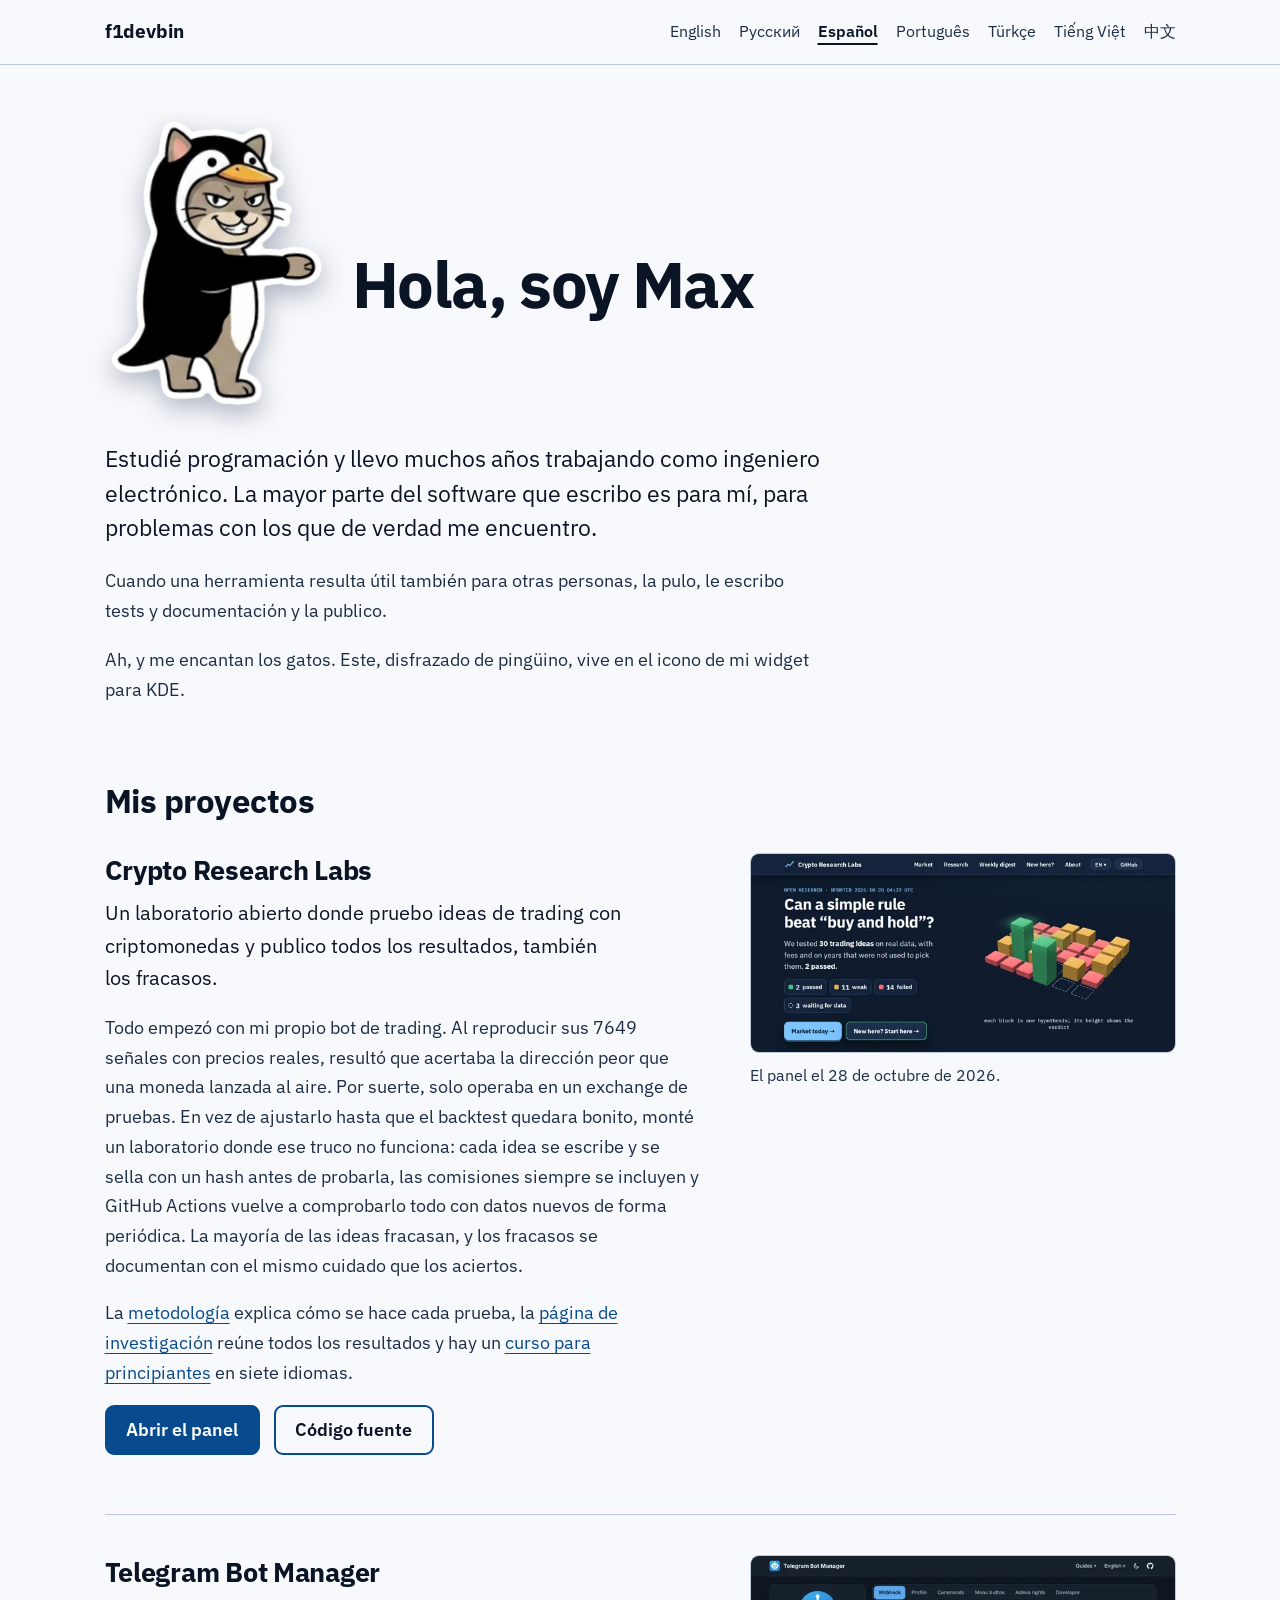
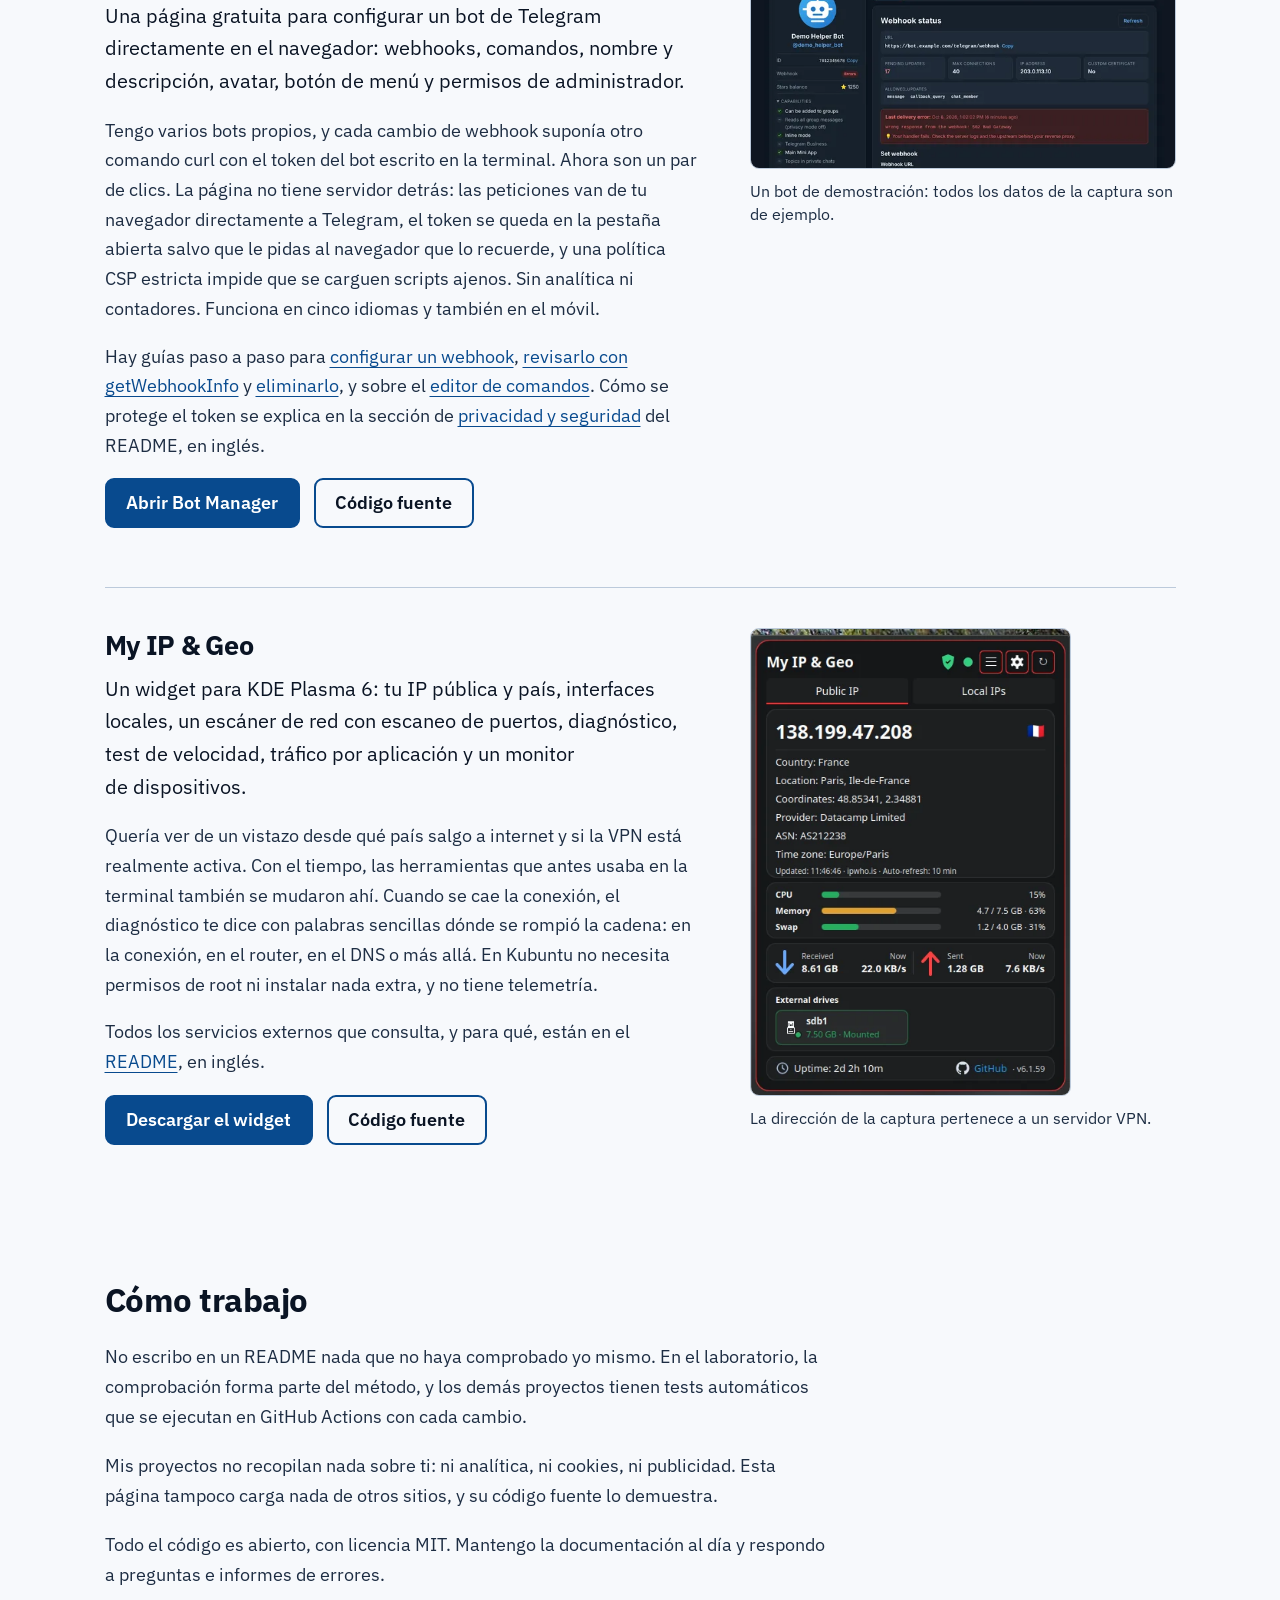
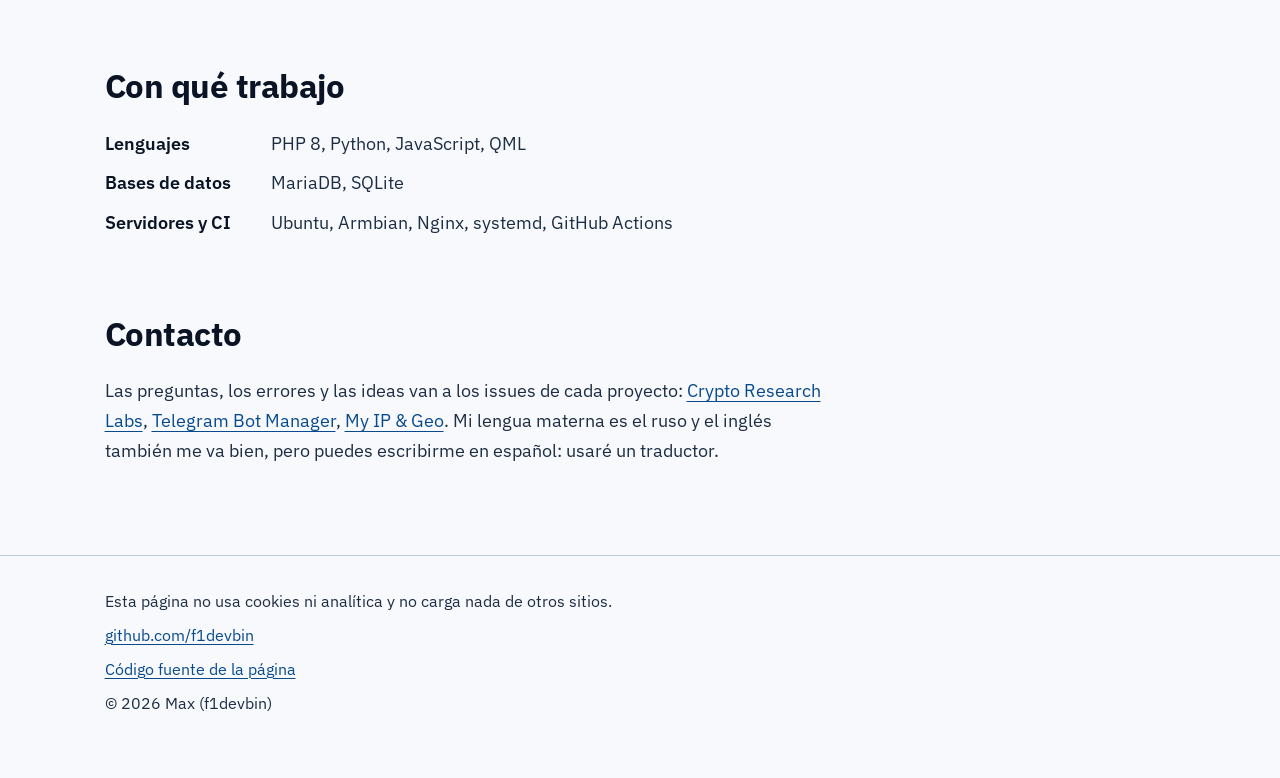
==== commit a2692177: "Landing: no hardware details, contact through issues - The intro no longer describes the home server" ====
--- a/es/index.html
+++ b/es/index.html
@@ -42,7 +42,7 @@
 <meta property="og:image:alt" content="Hola, soy Max. Programador e ingeniero electrónico.">
 <meta property="profile:username" content="f1devbin">
 <meta name="twitter:card" content="summary_large_image">
-<script type="application/ld+json">[{"@context": "https://schema.org", "@type": "ProfilePage", "url": "https://f1devbin.github.io/es/", "name": "Max (f1devbin): programador e ingeniero electrónico", "inLanguage": "es", "dateModified": "2026-10-28", "mainEntity": {"@type": "Person", "@id": "https://f1devbin.github.io/#max", "name": "Max", "alternateName": "f1devbin", "url": "https://f1devbin.github.io/", "jobTitle": "Ingeniero electrónico", "description": "Estudié programación y llevo muchos años trabajando como ingeniero electrónico. La mayor parte del software que escribo es para mí, para problemas con los que de verdad me encuentro. Casi todo funciona en casa, en dos servidores pequeños: una Banana Pi con 1 GB de RAM y un Intel NUC que además hace de reproductor multimedia para la tele. Ahí corren mis bots de Telegram, la monitorización, una casa inteligente con Home Assistant y un nodo de radio Meshtastic. Cuando una herramienta resulta útil también para otras personas, la pulo, le escribo tests y documentación y la publico aquí.", "knowsLanguage": ["ru", "en"], "knowsAbout": ["Electronics", "PHP", "Python", "Telegram Bot API", "KDE Plasma", "Linux servers", "Backtesting"], "sameAs": ["https://github.com/f1devbin"]}}, {"@context": "https://schema.org", "@type": "ItemList", "itemListElement": [{"@type": "ListItem", "position": 1, "item": {"@type": "Dataset", "name": "Crypto Research Labs", "url": "https://f1devbin.github.io/Crypto-Research-Labs/es/", "description": "Un laboratorio abierto donde pruebo ideas de trading con criptomonedas y publico todos los resultados, también los fracasos. Todo empezó con mi propio bot de trading. Al reproducir sus 7649 señales con precios reales, resultó que acertaba la dirección peor que una moneda lanzada al aire. Por suerte, solo operaba en un exchange de pruebas. En vez de ajustarlo hasta que el backtest quedara bonito, monté un laboratorio donde ese truco no funciona: cada idea se escribe y se sella con un hash antes de probarla, las comisiones siempre se incluyen y GitHub Actions vuelve a comprobarlo todo con datos nuevos de forma periódica. La mayoría de las ideas fracasan, y los fracasos se documentan con el mismo cuidado que los aciertos.", "creator": {"@id": "https://f1devbin.github.io/#max"}, "license": "https://opensource.org/licenses/MIT", "isAccessibleForFree": true, "sameAs": "https://github.com/f1devbin/Crypto-Research-Labs"}}, {"@type": "ListItem", "position": 2, "item": {"@type": "SoftwareSourceCode", "name": "Telegram Bot Manager", "url": "https://f1devbin.github.io/telegram-bot-manager/es/", "description": "Una página gratuita para configurar un bot de Telegram directamente en el navegador: webhooks, comandos, nombre y descripción, avatar, botón de menú y permisos de administrador.", "codeRepository": "https://github.com/f1devbin/telegram-bot-manager", "programmingLanguage": "JavaScript", "license": "https://opensource.org/licenses/MIT", "author": {"@id": "https://f1devbin.github.io/#max"}}}, {"@type": "ListItem", "position": 3, "item": {"@type": "SoftwareSourceCode", "name": "My IP & Geo", "url": "https://github.com/f1devbin/my-ip-geo-plasma6", "description": "Un widget para KDE Plasma 6: tu IP pública y país, interfaces locales, un escáner de red con escaneo de puertos, diagnóstico, test de velocidad, tráfico por aplicación y un monitor de dispositivos.", "codeRepository": "https://github.com/f1devbin/my-ip-geo-plasma6", "programmingLanguage": ["QML", "JavaScript"], "runtimePlatform": "KDE Plasma 6", "license": "https://opensource.org/licenses/MIT", "author": {"@id": "https://f1devbin.github.io/#max"}}}]}]</script>
+<script type="application/ld+json">[{"@context": "https://schema.org", "@type": "ProfilePage", "url": "https://f1devbin.github.io/es/", "name": "Max (f1devbin): programador e ingeniero electrónico", "inLanguage": "es", "dateModified": "2026-10-29", "mainEntity": {"@type": "Person", "@id": "https://f1devbin.github.io/#max", "name": "Max", "alternateName": "f1devbin", "url": "https://f1devbin.github.io/", "jobTitle": "Ingeniero electrónico", "description": "Estudié programación y llevo muchos años trabajando como ingeniero electrónico. La mayor parte del software que escribo es para mí, para problemas con los que de verdad me encuentro. Cuando una herramienta resulta útil también para otras personas, la pulo, le escribo tests y documentación y la publico.", "knowsLanguage": ["ru", "en"], "knowsAbout": ["Electronics", "PHP", "Python", "Telegram Bot API", "KDE Plasma", "Linux servers", "Backtesting"], "sameAs": ["https://github.com/f1devbin"]}}, {"@context": "https://schema.org", "@type": "ItemList", "itemListElement": [{"@type": "ListItem", "position": 1, "item": {"@type": "Dataset", "name": "Crypto Research Labs", "url": "https://f1devbin.github.io/Crypto-Research-Labs/es/", "description": "Un laboratorio abierto donde pruebo ideas de trading con criptomonedas y publico todos los resultados, también los fracasos. Todo empezó con mi propio bot de trading. Al reproducir sus 7649 señales con precios reales, resultó que acertaba la dirección peor que una moneda lanzada al aire. Por suerte, solo operaba en un exchange de pruebas. En vez de ajustarlo hasta que el backtest quedara bonito, monté un laboratorio donde ese truco no funciona: cada idea se escribe y se sella con un hash antes de probarla, las comisiones siempre se incluyen y GitHub Actions vuelve a comprobarlo todo con datos nuevos de forma periódica. La mayoría de las ideas fracasan, y los fracasos se documentan con el mismo cuidado que los aciertos.", "creator": {"@id": "https://f1devbin.github.io/#max"}, "license": "https://opensource.org/licenses/MIT", "isAccessibleForFree": true, "sameAs": "https://github.com/f1devbin/Crypto-Research-Labs"}}, {"@type": "ListItem", "position": 2, "item": {"@type": "SoftwareSourceCode", "name": "Telegram Bot Manager", "url": "https://f1devbin.github.io/telegram-bot-manager/es/", "description": "Una página gratuita para configurar un bot de Telegram directamente en el navegador: webhooks, comandos, nombre y descripción, avatar, botón de menú y permisos de administrador.", "codeRepository": "https://github.com/f1devbin/telegram-bot-manager", "programmingLanguage": "JavaScript", "license": "https://opensource.org/licenses/MIT", "author": {"@id": "https://f1devbin.github.io/#max"}}}, {"@type": "ListItem", "position": 3, "item": {"@type": "SoftwareSourceCode", "name": "My IP & Geo", "url": "https://github.com/f1devbin/my-ip-geo-plasma6", "description": "Un widget para KDE Plasma 6: tu IP pública y país, interfaces locales, un escáner de red con escaneo de puertos, diagnóstico, test de velocidad, tráfico por aplicación y un monitor de dispositivos.", "codeRepository": "https://github.com/f1devbin/my-ip-geo-plasma6", "programmingLanguage": ["QML", "JavaScript"], "runtimePlatform": "KDE Plasma 6", "license": "https://opensource.org/licenses/MIT", "author": {"@id": "https://f1devbin.github.io/#max"}}}]}]</script>
 </head>
 <body>
 <a class="skip" href="#main">Saltar al contenido</a>
@@ -55,7 +55,7 @@
 <div class="hello"><img class="cat" src="../assets/cat.webp" srcset="../assets/cat-240.webp 240w, ../assets/cat.webp 384w" sizes="(max-width: 380px) 106px, (max-width: 760px) 124px, 216px" width="384" height="511" alt="Un gato de dibujos animados disfrazado de pingüino señala el saludo" fetchpriority="high"><h1 id="hi">Hola, soy Max</h1></div>
 <div class="intro">
 <p class="lead">Estudié programación y llevo muchos años trabajando como ingeniero electrónico. La mayor parte del software que escribo es para mí, para problemas con los que de verdad me encuentro.</p>
-<p>Casi todo funciona en casa, en dos servidores pequeños: una Banana Pi con 1 GB de RAM y un Intel NUC que además hace de reproductor multimedia para la tele. Ahí corren mis bots de Telegram, la monitorización, una casa inteligente con Home Assistant y un nodo de radio Meshtastic. Cuando una herramienta resulta útil también para otras personas, la pulo, le escribo tests y documentación y la publico aquí.</p>
+<p>Cuando una herramienta resulta útil también para otras personas, la pulo, le escribo tests y documentación y la publico.</p>
 <p>Ah, y me encantan los gatos. Este, disfrazado de pingüino, vive en el icono de mi widget para KDE.</p>
 </div>
 </section>
@@ -108,19 +108,18 @@
 <dt>Lenguajes</dt><dd>PHP 8, Python, JavaScript, QML</dd>
 <dt>Bases de datos</dt><dd>MariaDB, SQLite</dd>
 <dt>Servidores y CI</dt><dd>Ubuntu, Armbian, Nginx, systemd, GitHub Actions</dd>
-<dt>Hardware y domótica</dt><dd>Banana Pi, Intel NUC, Home Assistant, Meshtastic (LoRa)</dd>
 </dl>
 </section>
 <section aria-labelledby="contact">
 <h2 id="contact">Contacto</h2>
 <div class="prose">
-<p>Lo más fácil es GitHub: abre un issue o una discusión en el repositorio del proyecto que te interese. Mi lengua materna es el ruso y el inglés también me va bien, pero puedes escribirme en español: usaré un traductor.</p>
-<p class="actions"><a class="btn primary" href="https://github.com/f1devbin">Mi perfil de GitHub</a></p>
+<p>Las preguntas, los errores y las ideas van a los issues de cada proyecto: <a href="https://github.com/f1devbin/Crypto-Research-Labs/issues">Crypto Research Labs</a>, <a href="https://github.com/f1devbin/telegram-bot-manager/issues">Telegram Bot Manager</a>, <a href="https://github.com/f1devbin/my-ip-geo-plasma6/issues">My IP &amp; Geo</a>. Mi lengua materna es el ruso y el inglés también me va bien, pero puedes escribirme en español: usaré un traductor.</p>
 </div>
 </section>
 </main>
 <footer><div class="wrap">
 <p>Esta página no usa cookies ni analítica y no carga nada de otros sitios.</p>
+<p><a href="https://github.com/f1devbin">github.com/f1devbin</a></p>
 <p><a href="https://github.com/f1devbin/f1devbin.github.io">Código fuente de la página</a></p>
 <p>© 2026 Max (f1devbin)</p>
 </div></footer>
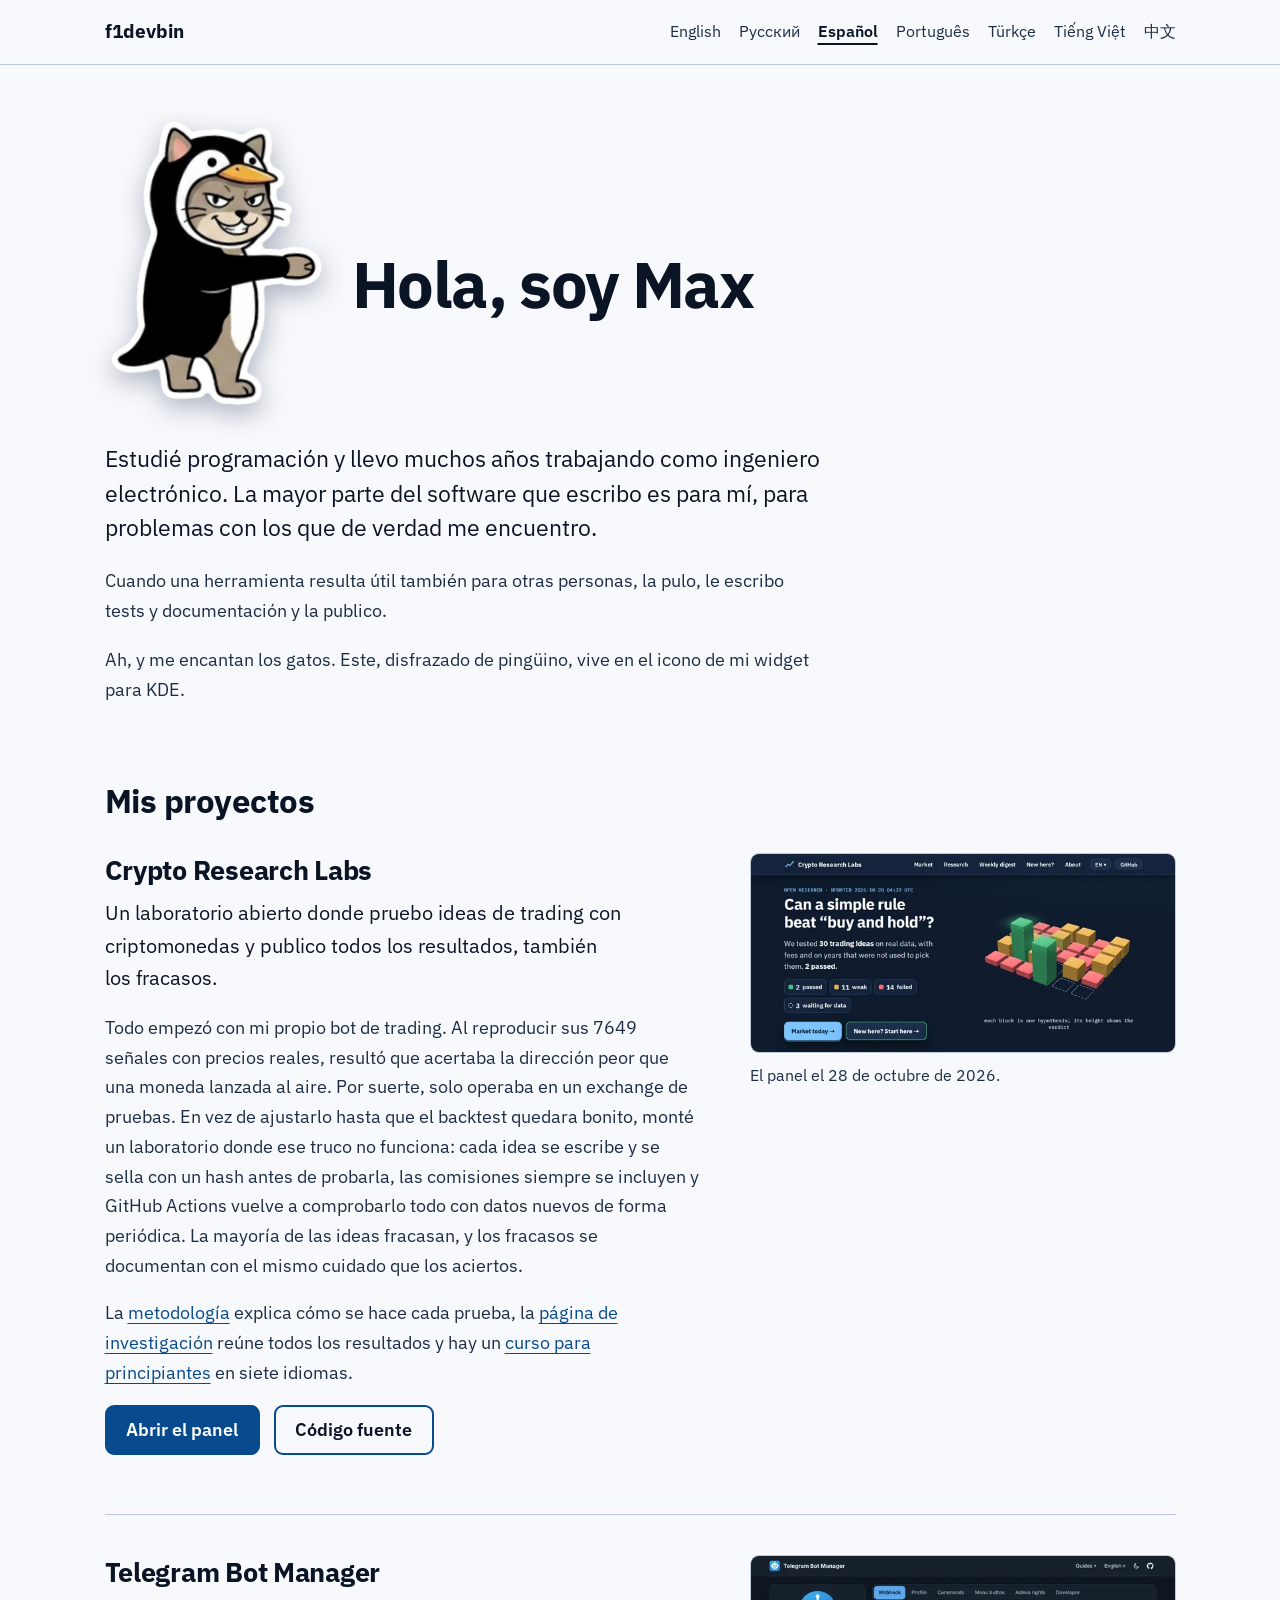
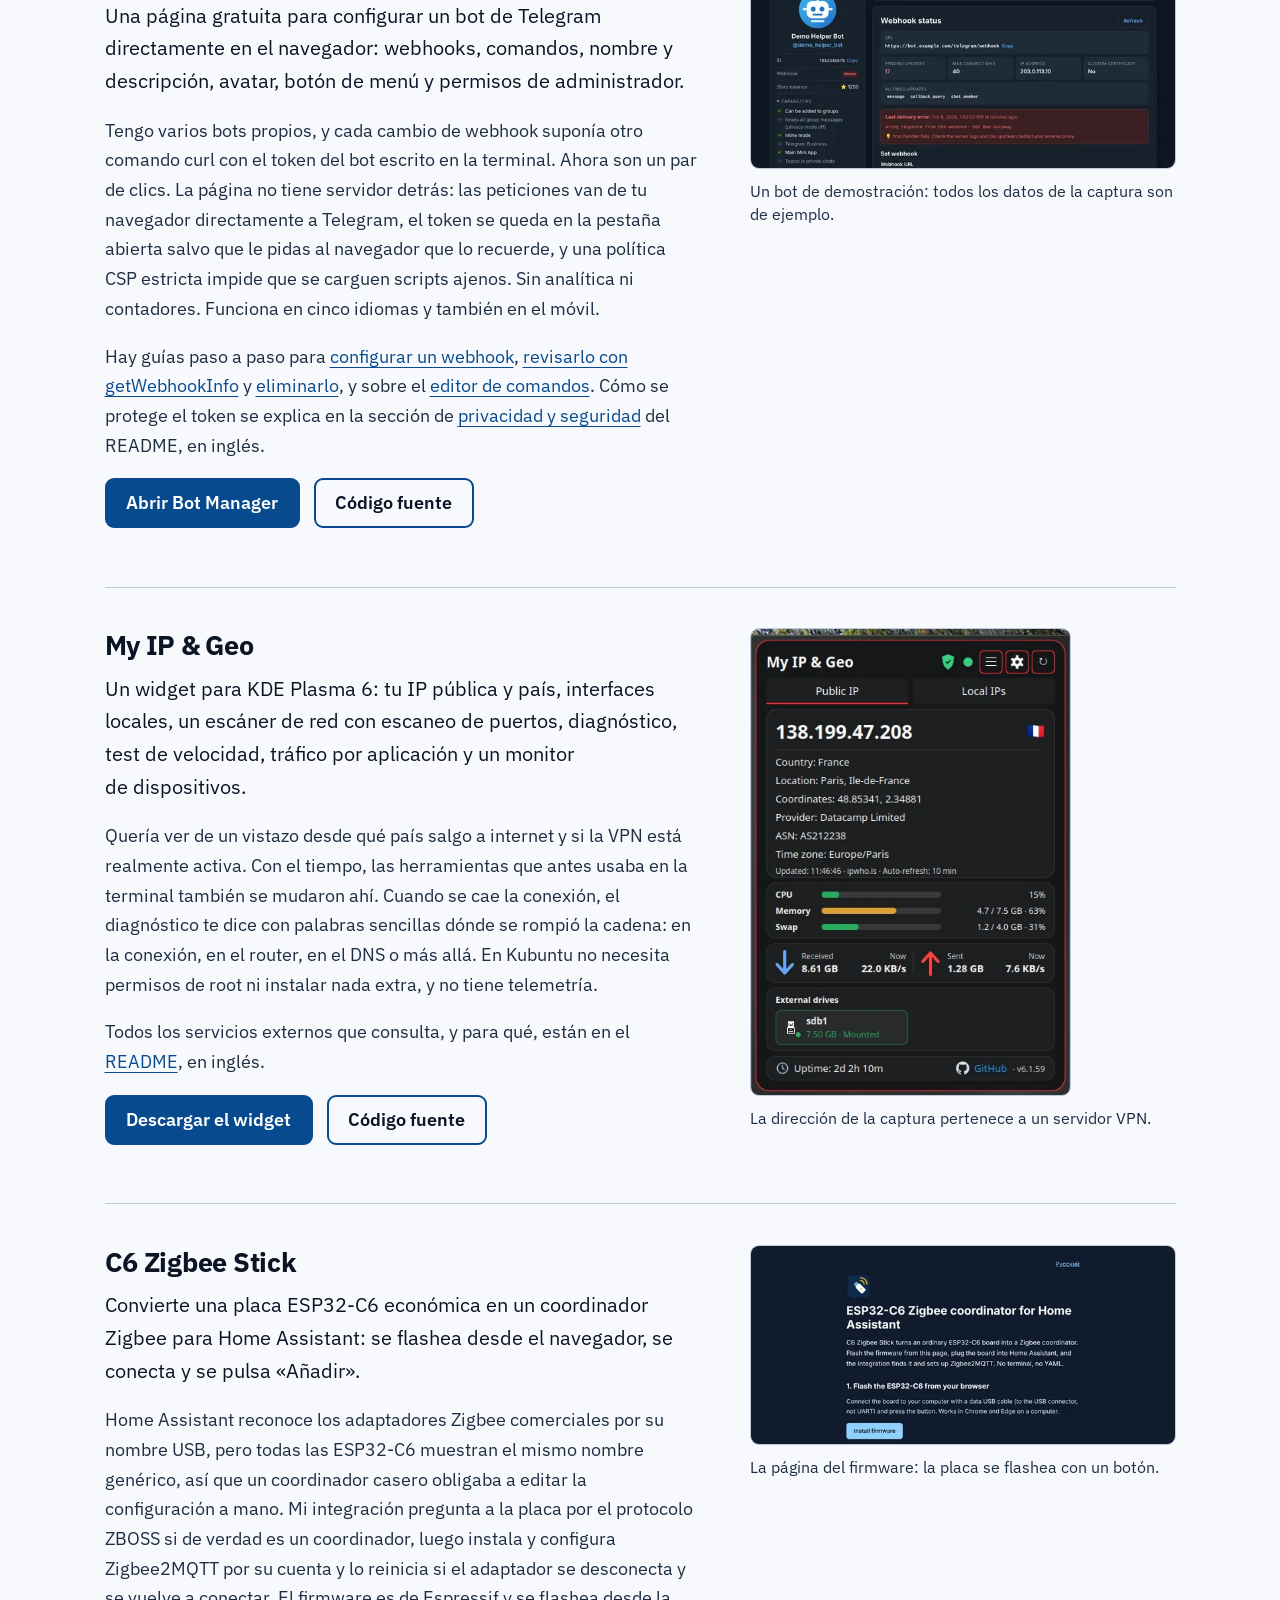
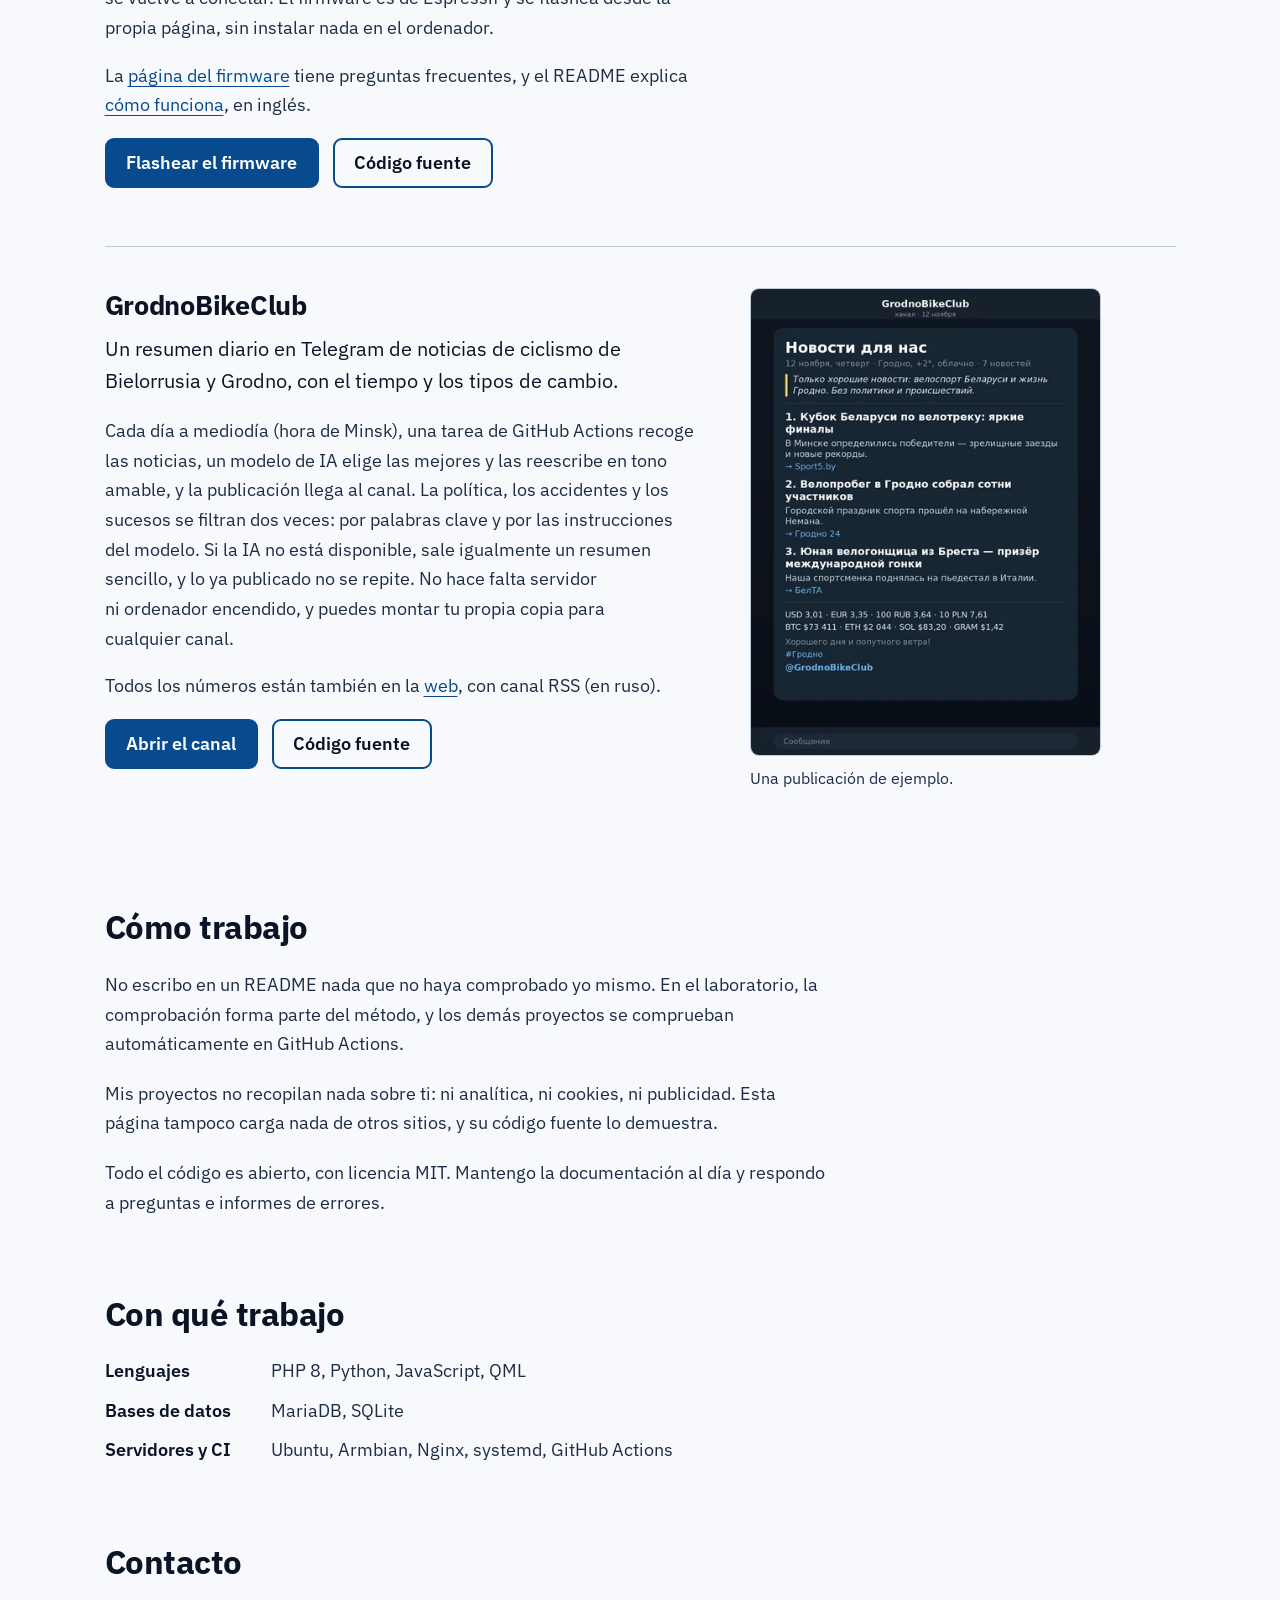
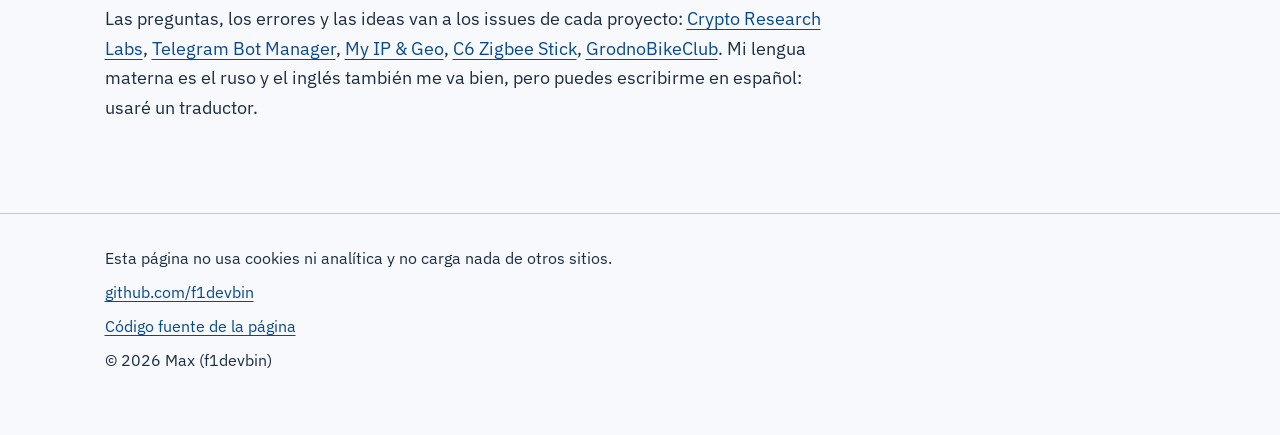
==== commit fe945a58: "Add C6 Zigbee Stick and GrodnoBikeClub, their sitemaps in robots.txt - Two new project sections in a" ====
--- a/es/index.html
+++ b/es/index.html
@@ -5,7 +5,7 @@
 <meta name="viewport" content="width=device-width, initial-scale=1">
 <meta http-equiv="Content-Security-Policy" content="default-src 'none'; style-src 'self'; font-src 'self'; img-src 'self'; connect-src 'self'; base-uri 'none'; form-action 'none'">
 <title>Max (f1devbin): programador e ingeniero electrónico</title>
-<meta name="description" content="Max, programador e ingeniero electrónico. Código abierto: un laboratorio honesto de trading cripto, una web para bots de Telegram y un widget para KDE Plasma 6.">
+<meta name="description" content="Max, programador e ingeniero electrónico. Código abierto: laboratorio de trading cripto, herramientas de Telegram, widget de KDE Plasma 6 y coordinador Zigbee para Home Assistant.">
 <link rel="canonical" href="https://f1devbin.github.io/es/">
 <link rel="alternate" hreflang="en" href="https://f1devbin.github.io/">
 <link rel="alternate" hreflang="ru" href="https://f1devbin.github.io/ru/">
@@ -27,7 +27,7 @@
 <meta property="og:type" content="profile">
 <meta property="og:site_name" content="f1devbin">
 <meta property="og:title" content="Max (f1devbin): programador e ingeniero electrónico">
-<meta property="og:description" content="Max, programador e ingeniero electrónico. Código abierto: un laboratorio honesto de trading cripto, una web para bots de Telegram y un widget para KDE Plasma 6.">
+<meta property="og:description" content="Max, programador e ingeniero electrónico. Código abierto: laboratorio de trading cripto, herramientas de Telegram, widget de KDE Plasma 6 y coordinador Zigbee para Home Assistant.">
 <meta property="og:url" content="https://f1devbin.github.io/es/">
 <meta property="og:locale" content="es_ES">
 <meta property="og:locale:alternate" content="en_US">
@@ -42,7 +42,7 @@
 <meta property="og:image:alt" content="Hola, soy Max. Programador e ingeniero electrónico.">
 <meta property="profile:username" content="f1devbin">
 <meta name="twitter:card" content="summary_large_image">
-<script type="application/ld+json">[{"@context": "https://schema.org", "@type": "ProfilePage", "url": "https://f1devbin.github.io/es/", "name": "Max (f1devbin): programador e ingeniero electrónico", "inLanguage": "es", "dateModified": "2026-10-29", "mainEntity": {"@type": "Person", "@id": "https://f1devbin.github.io/#max", "name": "Max", "alternateName": "f1devbin", "url": "https://f1devbin.github.io/", "jobTitle": "Ingeniero electrónico", "description": "Estudié programación y llevo muchos años trabajando como ingeniero electrónico. La mayor parte del software que escribo es para mí, para problemas con los que de verdad me encuentro. Cuando una herramienta resulta útil también para otras personas, la pulo, le escribo tests y documentación y la publico.", "knowsLanguage": ["ru", "en"], "knowsAbout": ["Electronics", "PHP", "Python", "Telegram Bot API", "KDE Plasma", "Linux servers", "Backtesting"], "sameAs": ["https://github.com/f1devbin"]}}, {"@context": "https://schema.org", "@type": "ItemList", "itemListElement": [{"@type": "ListItem", "position": 1, "item": {"@type": "Dataset", "name": "Crypto Research Labs", "url": "https://f1devbin.github.io/Crypto-Research-Labs/es/", "description": "Un laboratorio abierto donde pruebo ideas de trading con criptomonedas y publico todos los resultados, también los fracasos. Todo empezó con mi propio bot de trading. Al reproducir sus 7649 señales con precios reales, resultó que acertaba la dirección peor que una moneda lanzada al aire. Por suerte, solo operaba en un exchange de pruebas. En vez de ajustarlo hasta que el backtest quedara bonito, monté un laboratorio donde ese truco no funciona: cada idea se escribe y se sella con un hash antes de probarla, las comisiones siempre se incluyen y GitHub Actions vuelve a comprobarlo todo con datos nuevos de forma periódica. La mayoría de las ideas fracasan, y los fracasos se documentan con el mismo cuidado que los aciertos.", "creator": {"@id": "https://f1devbin.github.io/#max"}, "license": "https://opensource.org/licenses/MIT", "isAccessibleForFree": true, "sameAs": "https://github.com/f1devbin/Crypto-Research-Labs"}}, {"@type": "ListItem", "position": 2, "item": {"@type": "SoftwareSourceCode", "name": "Telegram Bot Manager", "url": "https://f1devbin.github.io/telegram-bot-manager/es/", "description": "Una página gratuita para configurar un bot de Telegram directamente en el navegador: webhooks, comandos, nombre y descripción, avatar, botón de menú y permisos de administrador.", "codeRepository": "https://github.com/f1devbin/telegram-bot-manager", "programmingLanguage": "JavaScript", "license": "https://opensource.org/licenses/MIT", "author": {"@id": "https://f1devbin.github.io/#max"}}}, {"@type": "ListItem", "position": 3, "item": {"@type": "SoftwareSourceCode", "name": "My IP & Geo", "url": "https://github.com/f1devbin/my-ip-geo-plasma6", "description": "Un widget para KDE Plasma 6: tu IP pública y país, interfaces locales, un escáner de red con escaneo de puertos, diagnóstico, test de velocidad, tráfico por aplicación y un monitor de dispositivos.", "codeRepository": "https://github.com/f1devbin/my-ip-geo-plasma6", "programmingLanguage": ["QML", "JavaScript"], "runtimePlatform": "KDE Plasma 6", "license": "https://opensource.org/licenses/MIT", "author": {"@id": "https://f1devbin.github.io/#max"}}}]}]</script>
+<script type="application/ld+json">[{"@context": "https://schema.org", "@type": "ProfilePage", "url": "https://f1devbin.github.io/es/", "name": "Max (f1devbin): programador e ingeniero electrónico", "inLanguage": "es", "dateModified": "2026-11-15T04:31:50+00:00", "mainEntity": {"@type": "Person", "@id": "https://f1devbin.github.io/#max", "name": "Max", "alternateName": "f1devbin", "url": "https://f1devbin.github.io/", "jobTitle": "Ingeniero electrónico", "description": "Estudié programación y llevo muchos años trabajando como ingeniero electrónico. La mayor parte del software que escribo es para mí, para problemas con los que de verdad me encuentro. Cuando una herramienta resulta útil también para otras personas, la pulo, le escribo tests y documentación y la publico.", "knowsLanguage": ["ru", "en"], "knowsAbout": ["Electronics", "PHP", "Python", "Telegram Bot API", "KDE Plasma", "Linux servers", "Backtesting"], "sameAs": ["https://github.com/f1devbin"]}}, {"@context": "https://schema.org", "@type": "ItemList", "itemListElement": [{"@type": "ListItem", "position": 1, "item": {"@type": "Dataset", "name": "Crypto Research Labs", "url": "https://f1devbin.github.io/Crypto-Research-Labs/es/", "description": "Un laboratorio abierto donde pruebo ideas de trading con criptomonedas y publico todos los resultados, también los fracasos. Todo empezó con mi propio bot de trading. Al reproducir sus 7649 señales con precios reales, resultó que acertaba la dirección peor que una moneda lanzada al aire. Por suerte, solo operaba en un exchange de pruebas. En vez de ajustarlo hasta que el backtest quedara bonito, monté un laboratorio donde ese truco no funciona: cada idea se escribe y se sella con un hash antes de probarla, las comisiones siempre se incluyen y GitHub Actions vuelve a comprobarlo todo con datos nuevos de forma periódica. La mayoría de las ideas fracasan, y los fracasos se documentan con el mismo cuidado que los aciertos.", "creator": {"@id": "https://f1devbin.github.io/#max"}, "license": "https://opensource.org/licenses/MIT", "isAccessibleForFree": true, "sameAs": "https://github.com/f1devbin/Crypto-Research-Labs"}}, {"@type": "ListItem", "position": 2, "item": {"@type": "SoftwareSourceCode", "name": "Telegram Bot Manager", "url": "https://f1devbin.github.io/telegram-bot-manager/es/", "description": "Una página gratuita para configurar un bot de Telegram directamente en el navegador: webhooks, comandos, nombre y descripción, avatar, botón de menú y permisos de administrador.", "codeRepository": "https://github.com/f1devbin/telegram-bot-manager", "programmingLanguage": "JavaScript", "license": "https://opensource.org/licenses/MIT", "author": {"@id": "https://f1devbin.github.io/#max"}}}, {"@type": "ListItem", "position": 3, "item": {"@type": "SoftwareSourceCode", "name": "My IP & Geo", "url": "https://github.com/f1devbin/my-ip-geo-plasma6", "description": "Un widget para KDE Plasma 6: tu IP pública y país, interfaces locales, un escáner de red con escaneo de puertos, diagnóstico, test de velocidad, tráfico por aplicación y un monitor de dispositivos.", "codeRepository": "https://github.com/f1devbin/my-ip-geo-plasma6", "programmingLanguage": ["QML", "JavaScript"], "runtimePlatform": "KDE Plasma 6", "license": "https://opensource.org/licenses/MIT", "author": {"@id": "https://f1devbin.github.io/#max"}}}, {"@type": "ListItem", "position": 4, "item": {"@type": "SoftwareSourceCode", "name": "C6 Zigbee Stick", "url": "https://f1devbin.github.io/c6-zigbee-stick/", "description": "Convierte una placa ESP32-C6 económica en un coordinador Zigbee para Home Assistant: se flashea desde el navegador, se conecta y se pulsa «Añadir».", "codeRepository": "https://github.com/f1devbin/c6-zigbee-stick", "programmingLanguage": "Python", "runtimePlatform": "Home Assistant", "license": "https://opensource.org/licenses/MIT", "author": {"@id": "https://f1devbin.github.io/#max"}}}, {"@type": "ListItem", "position": 5, "item": {"@type": "SoftwareSourceCode", "name": "GrodnoBikeClub", "url": "https://github.com/f1devbin/GrodnoBikeClub", "description": "Un resumen diario en Telegram de noticias de ciclismo de Bielorrusia y Grodno, con el tiempo y los tipos de cambio.", "codeRepository": "https://github.com/f1devbin/GrodnoBikeClub", "programmingLanguage": "Python", "runtimePlatform": "GitHub Actions", "license": "https://opensource.org/licenses/MIT", "author": {"@id": "https://f1devbin.github.io/#max"}}}]}]</script>
 </head>
 <body>
 <a class="skip" href="#main">Saltar al contenido</a>
@@ -92,12 +92,32 @@
 </div>
 <figure class="shot tall"><img src="../assets/myip.webp" width="416" height="607" alt="Widget My IP &amp; Geo: IP pública, ubicación, proveedor, carga del sistema y tráfico" loading="lazy" decoding="async"><figcaption>La dirección de la captura pertenece a un servidor VPN.</figcaption></figure>
 </article>
+<article class="project" id="c6" aria-labelledby="c6-h">
+<div>
+<h3 id="c6-h">C6 Zigbee Stick</h3>
+<p class="what">Convierte una placa ESP32-C6 económica en un coordinador Zigbee para Home Assistant: se flashea desde el navegador, se conecta y se pulsa «Añadir».</p>
+<p>Home Assistant reconoce los adaptadores Zigbee comerciales por su nombre USB, pero todas las ESP32-C6 muestran el mismo nombre genérico, así que un coordinador casero obligaba a editar la configuración a mano. Mi integración pregunta a la placa por el protocolo ZBOSS si de verdad es un coordinador, luego instala y configura Zigbee2MQTT por su cuenta y lo reinicia si el adaptador se desconecta y se vuelve a conectar. El firmware es de Espressif y se flashea desde la propia página, sin instalar nada en el ordenador.</p>
+<p>La <a href="https://f1devbin.github.io/c6-zigbee-stick/">página del firmware</a> tiene preguntas frecuentes, y el README explica <a href="https://github.com/f1devbin/c6-zigbee-stick#how-it-works">cómo funciona</a>, en inglés.</p>
+<p class="actions"><a class="btn primary" href="https://f1devbin.github.io/c6-zigbee-stick/">Flashear el firmware</a> <a class="btn" href="https://github.com/f1devbin/c6-zigbee-stick">Código fuente</a></p>
+</div>
+<figure class="shot"><img src="../assets/c6-1280.webp" srcset="../assets/c6-640.webp 640w, ../assets/c6-960.webp 960w, ../assets/c6-1280.webp 1280w" sizes="(max-width: 760px) calc(100vw - 40px), 400px" width="1280" height="600" alt="Página del firmware de C6 Zigbee Stick con el botón de instalación" loading="lazy" decoding="async"><figcaption>La página del firmware: la placa se flashea con un botón.</figcaption></figure>
+</article>
+<article class="project" id="gbc" aria-labelledby="gbc-h">
+<div>
+<h3 id="gbc-h">GrodnoBikeClub</h3>
+<p class="what">Un resumen diario en Telegram de noticias de ciclismo de Bielorrusia y Grodno, con el tiempo y los tipos de cambio.</p>
+<p>Cada día a mediodía (hora de Minsk), una tarea de GitHub Actions recoge las noticias, un modelo de IA elige las mejores y las reescribe en tono amable, y la publicación llega al canal. La política, los accidentes y los sucesos se filtran dos veces: por palabras clave y por las instrucciones del modelo. Si la IA no está disponible, sale igualmente un resumen sencillo, y lo ya publicado no se repite. No hace falta servidor ni ordenador encendido, y puedes montar tu propia copia para cualquier canal.</p>
+<p>Todos los números están también en la <a href="https://f1devbin.github.io/GrodnoBikeClub/">web</a>, con canal RSS (en ruso).</p>
+<p class="actions"><a class="btn primary" href="https://t.me/GrodnoBikeClub">Abrir el canal</a> <a class="btn" href="https://github.com/f1devbin/GrodnoBikeClub">Código fuente</a></p>
+</div>
+<figure class="shot tall"><img src="../assets/gbc.webp" width="416" height="555" alt="Publicación del resumen GrodnoBikeClub en Telegram: noticias de ciclismo, tiempo y tipos de cambio" loading="lazy" decoding="async"><figcaption>Una publicación de ejemplo.</figcaption></figure>
+</article>
 </div>
 </section>
 <section aria-labelledby="how">
 <h2 id="how">Cómo trabajo</h2>
 <div class="prose">
-<p>No escribo en un README nada que no haya comprobado yo mismo. En el laboratorio, la comprobación forma parte del método, y los demás proyectos tienen tests automáticos que se ejecutan en GitHub Actions con cada cambio.</p>
+<p>No escribo en un README nada que no haya comprobado yo mismo. En el laboratorio, la comprobación forma parte del método, y los demás proyectos se comprueban automáticamente en GitHub Actions.</p>
 <p>Mis proyectos no recopilan nada sobre ti: ni analítica, ni cookies, ni publicidad. Esta página tampoco carga nada de otros sitios, y su código fuente lo demuestra.</p>
 <p>Todo el código es abierto, con licencia MIT. Mantengo la documentación al día y respondo a preguntas e informes de errores.</p>
 </div>
@@ -113,7 +133,7 @@
 <section aria-labelledby="contact">
 <h2 id="contact">Contacto</h2>
 <div class="prose">
-<p>Las preguntas, los errores y las ideas van a los issues de cada proyecto: <a href="https://github.com/f1devbin/Crypto-Research-Labs/issues">Crypto Research Labs</a>, <a href="https://github.com/f1devbin/telegram-bot-manager/issues">Telegram Bot Manager</a>, <a href="https://github.com/f1devbin/my-ip-geo-plasma6/issues">My IP &amp; Geo</a>. Mi lengua materna es el ruso y el inglés también me va bien, pero puedes escribirme en español: usaré un traductor.</p>
+<p>Las preguntas, los errores y las ideas van a los issues de cada proyecto: <a href="https://github.com/f1devbin/Crypto-Research-Labs/issues">Crypto Research Labs</a>, <a href="https://github.com/f1devbin/telegram-bot-manager/issues">Telegram Bot Manager</a>, <a href="https://github.com/f1devbin/my-ip-geo-plasma6/issues">My IP &amp; Geo</a>, <a href="https://github.com/f1devbin/c6-zigbee-stick/issues">C6 Zigbee Stick</a>, <a href="https://github.com/f1devbin/GrodnoBikeClub/issues">GrodnoBikeClub</a>. Mi lengua materna es el ruso y el inglés también me va bien, pero puedes escribirme en español: usaré un traductor.</p>
 </div>
 </section>
 </main>
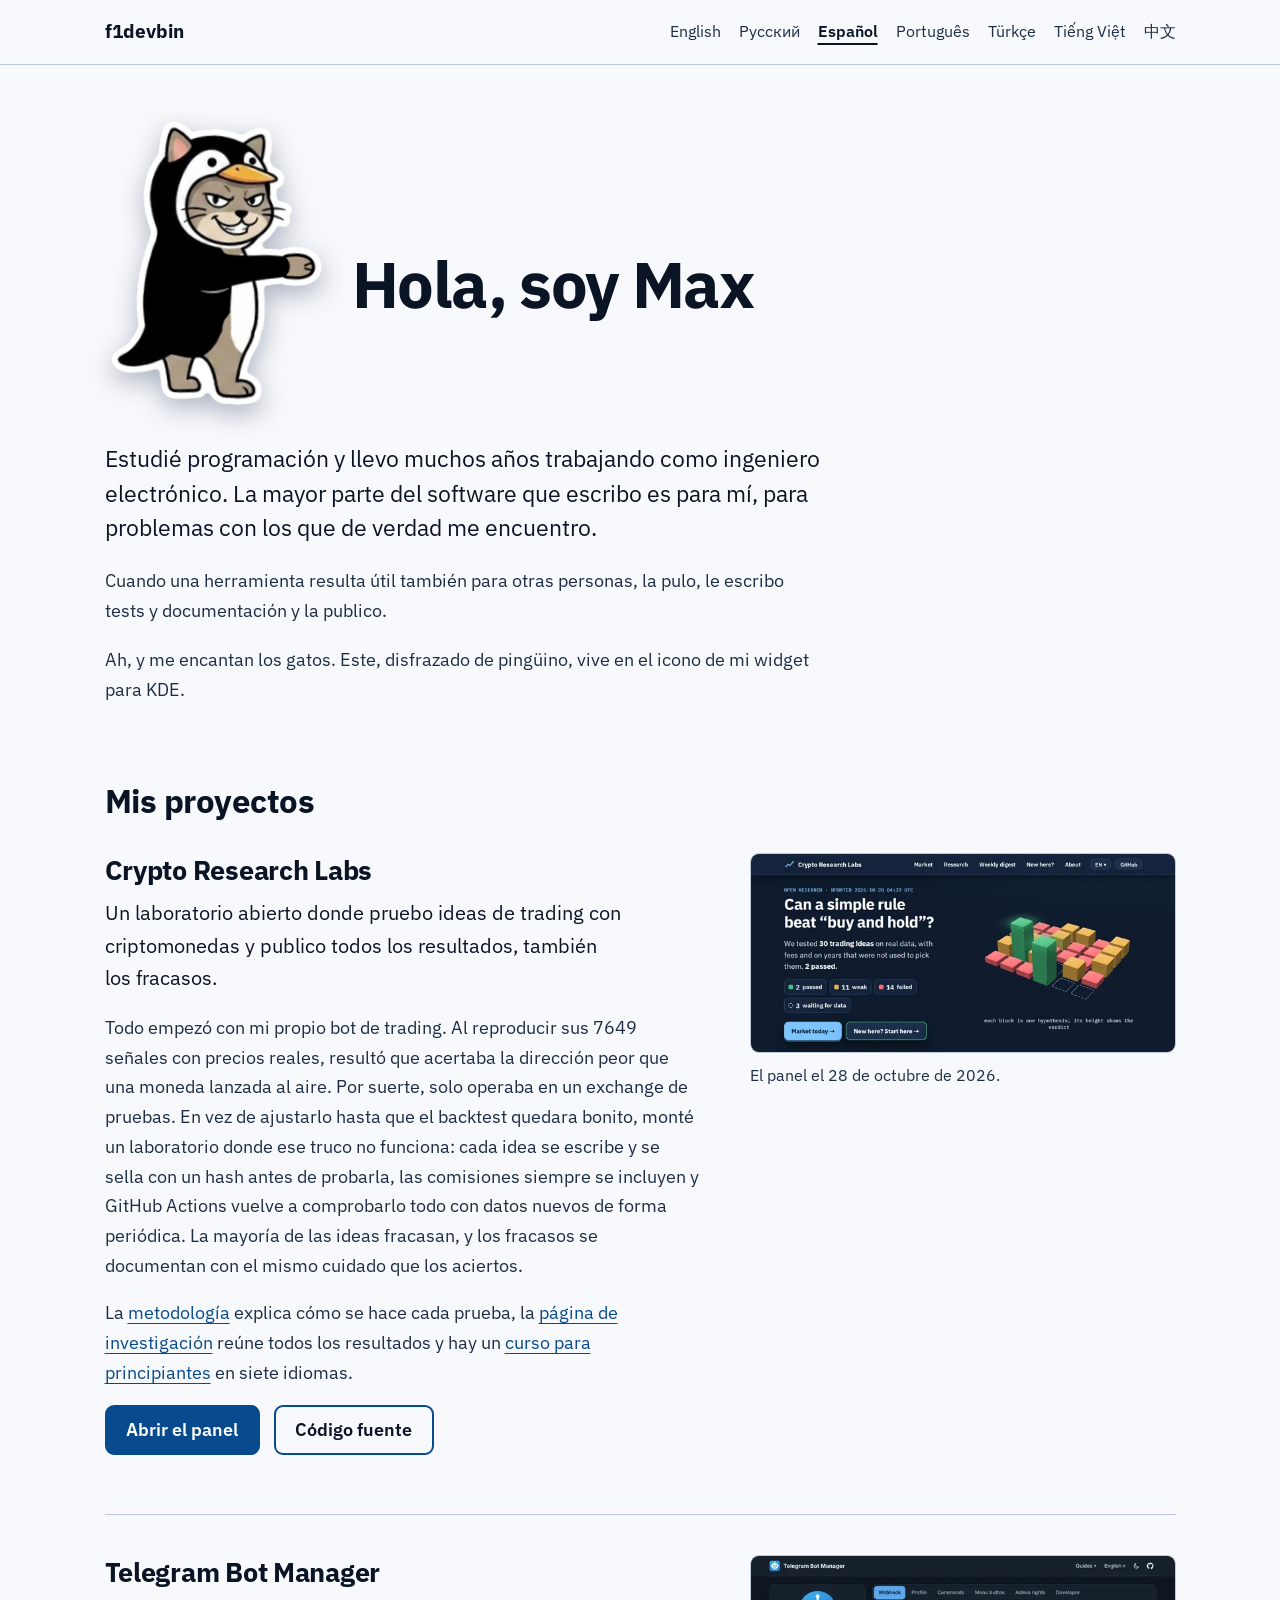
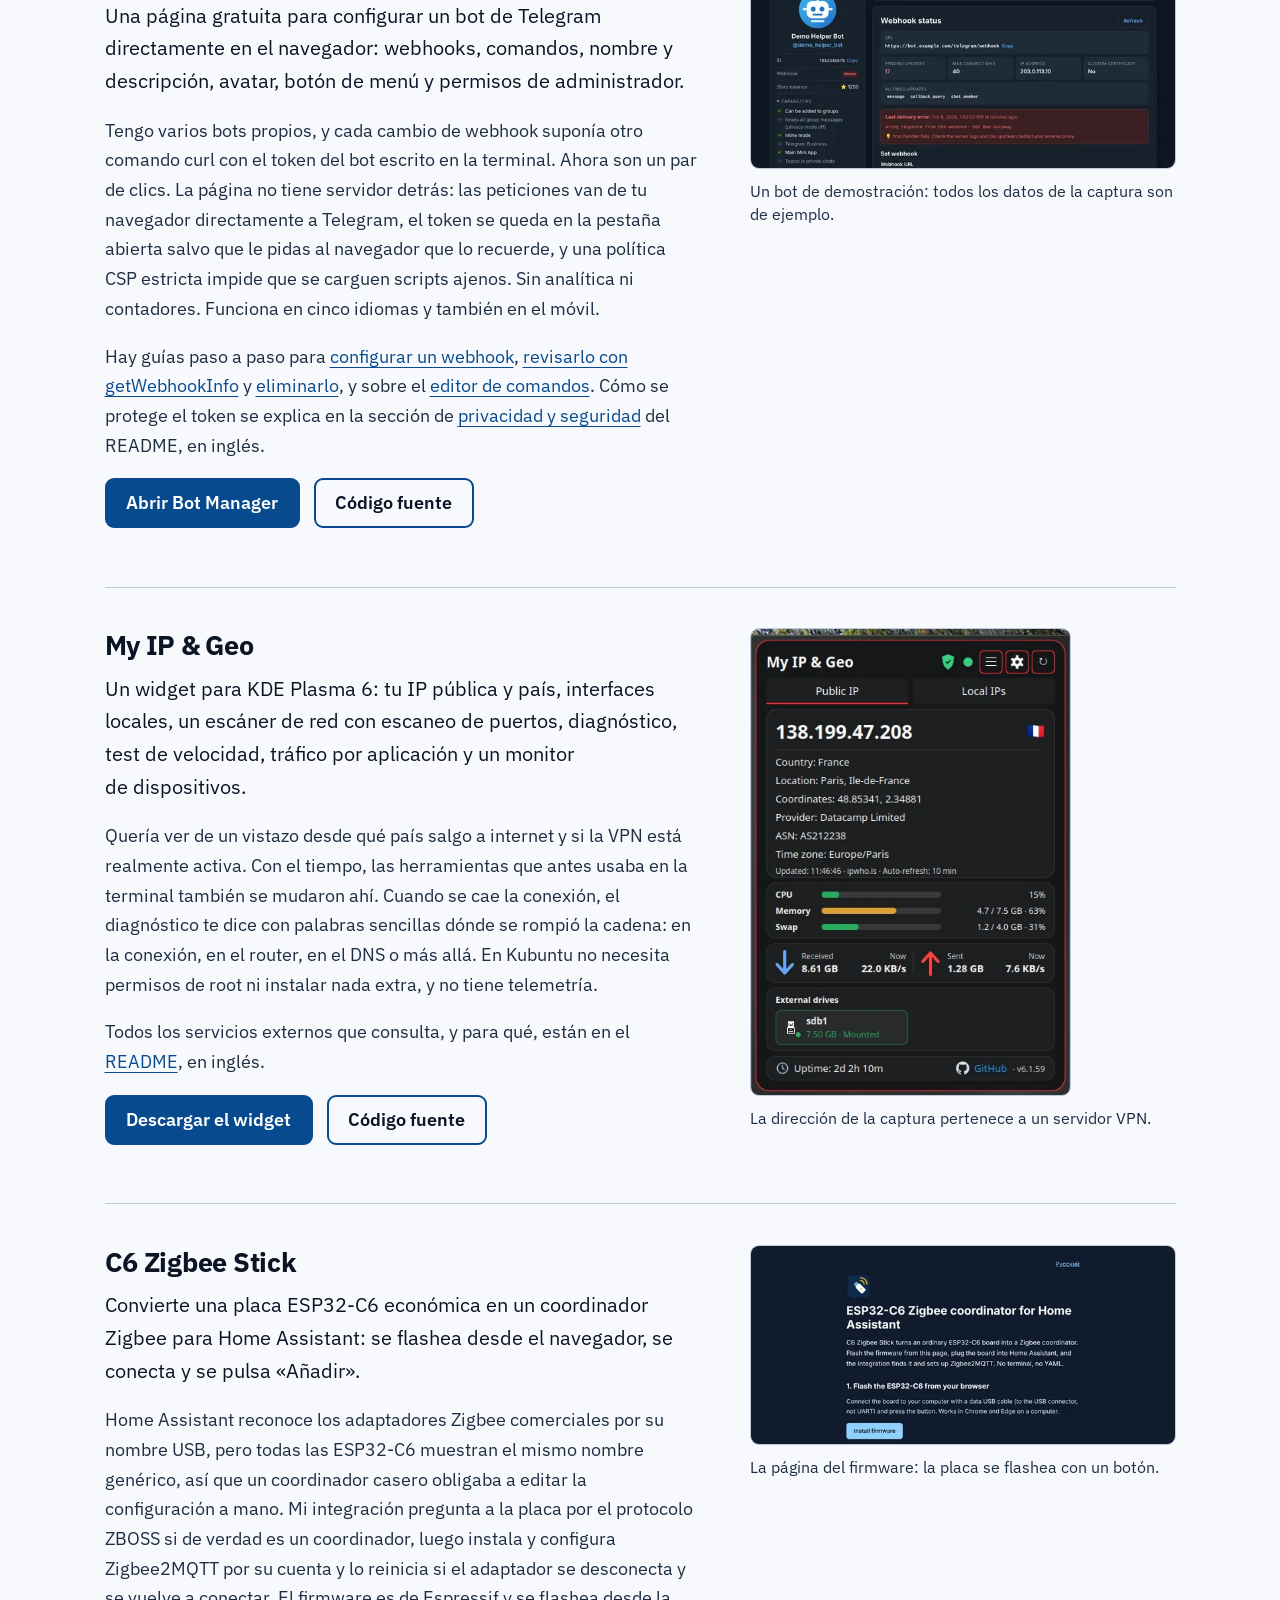
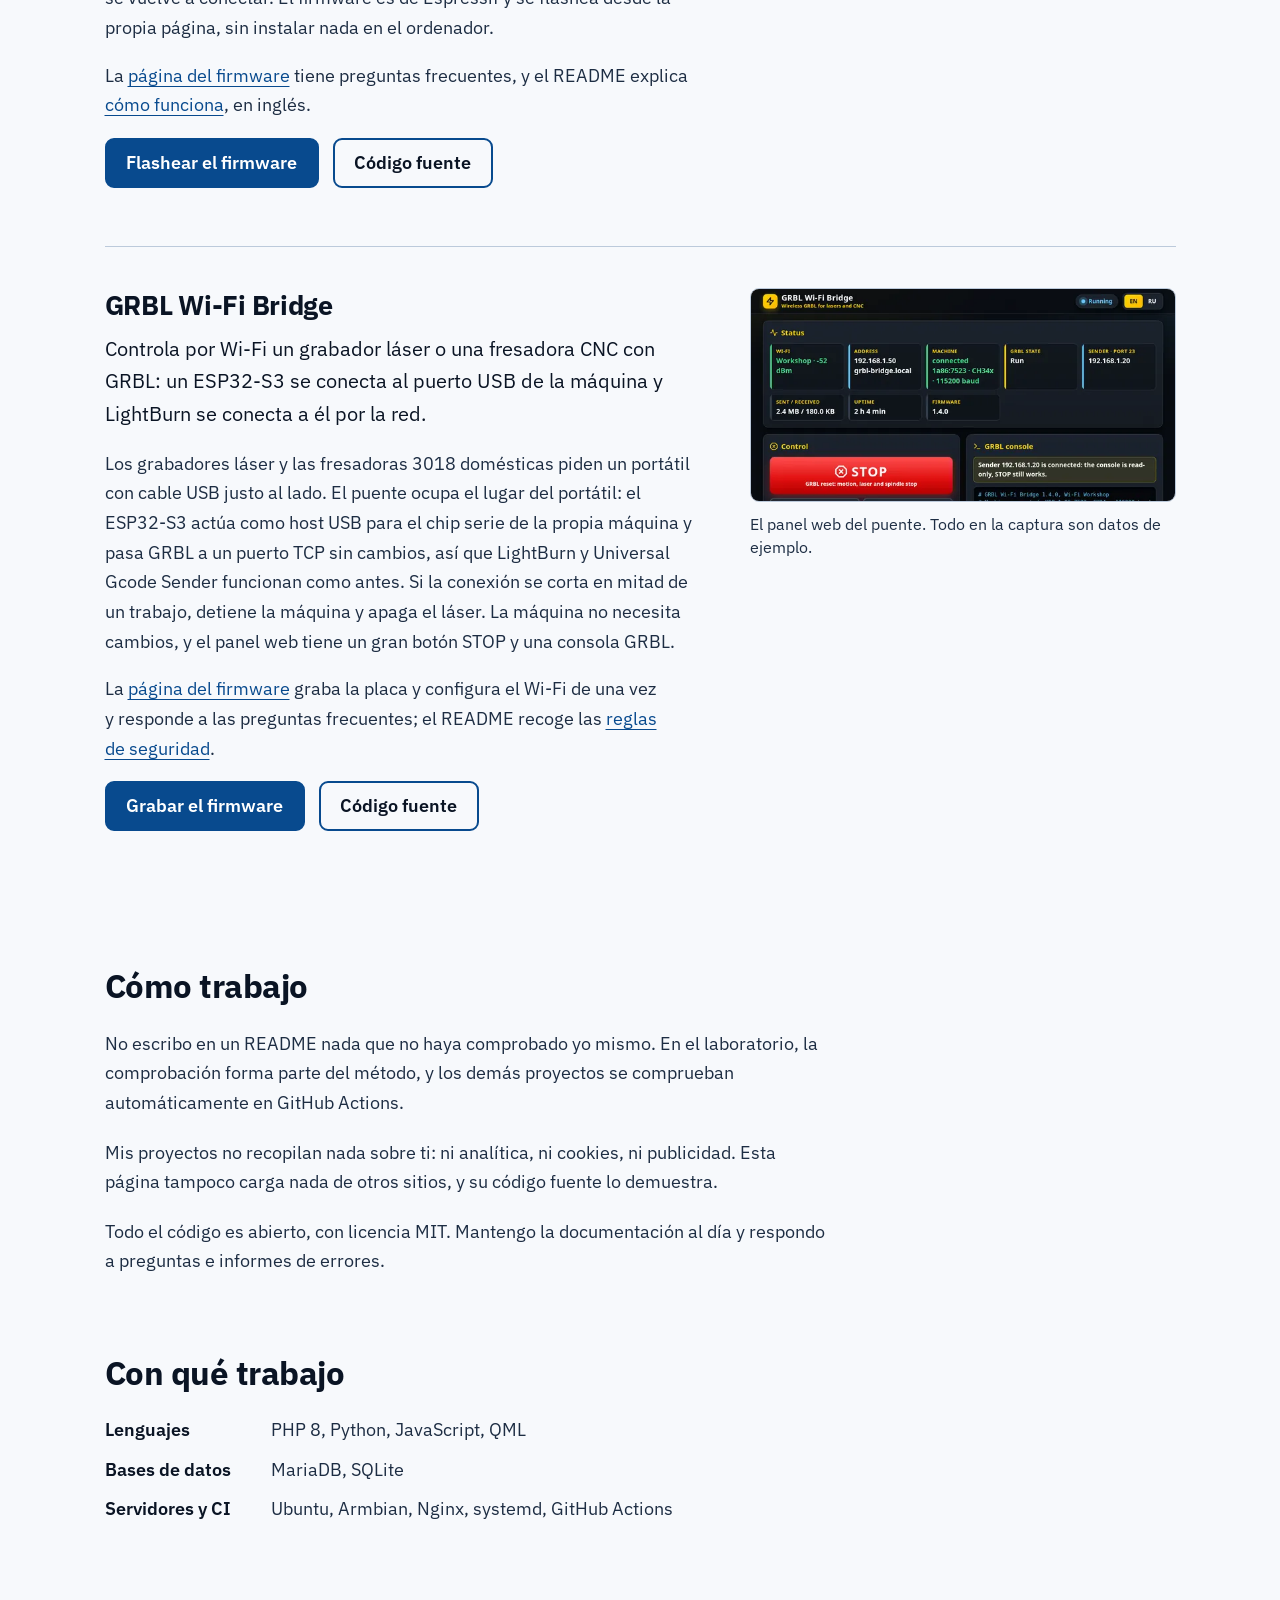
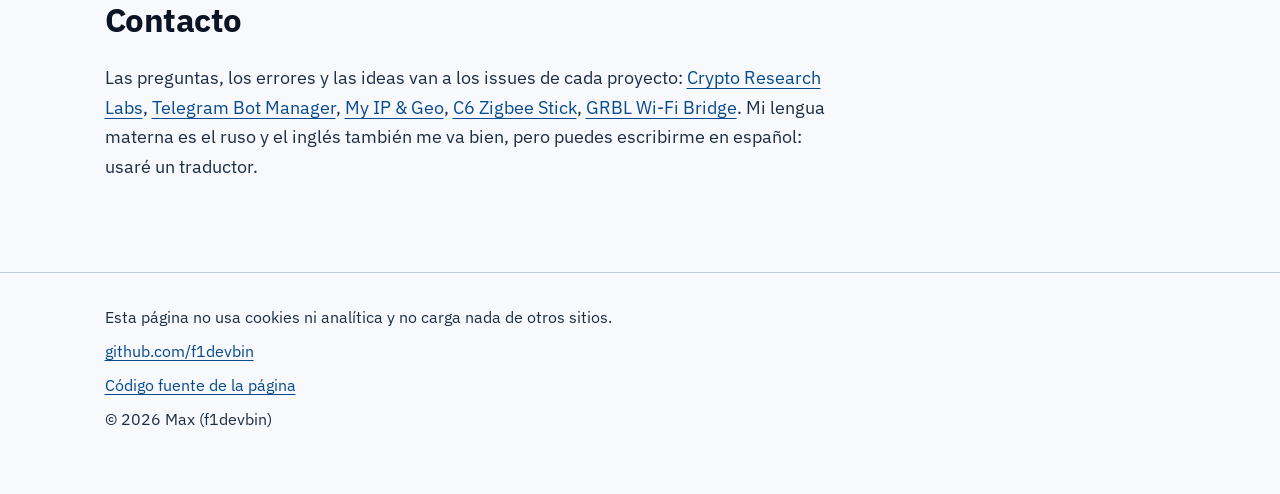
==== commit 9e835e46: "Add GRBL Wi-Fi Bridge, remove GrodnoBikeClub - New project card in all 7 languages with a web panel " ====
--- a/es/index.html
+++ b/es/index.html
@@ -42,7 +42,7 @@
 <meta property="og:image:alt" content="Hola, soy Max. Programador e ingeniero electrónico.">
 <meta property="profile:username" content="f1devbin">
 <meta name="twitter:card" content="summary_large_image">
-<script type="application/ld+json">[{"@context": "https://schema.org", "@type": "ProfilePage", "url": "https://f1devbin.github.io/es/", "name": "Max (f1devbin): programador e ingeniero electrónico", "inLanguage": "es", "dateModified": "2026-11-15T04:31:50+00:00", "mainEntity": {"@type": "Person", "@id": "https://f1devbin.github.io/#max", "name": "Max", "alternateName": "f1devbin", "url": "https://f1devbin.github.io/", "jobTitle": "Ingeniero electrónico", "description": "Estudié programación y llevo muchos años trabajando como ingeniero electrónico. La mayor parte del software que escribo es para mí, para problemas con los que de verdad me encuentro. Cuando una herramienta resulta útil también para otras personas, la pulo, le escribo tests y documentación y la publico.", "knowsLanguage": ["ru", "en"], "knowsAbout": ["Electronics", "PHP", "Python", "Telegram Bot API", "KDE Plasma", "Linux servers", "Backtesting"], "sameAs": ["https://github.com/f1devbin"]}}, {"@context": "https://schema.org", "@type": "ItemList", "itemListElement": [{"@type": "ListItem", "position": 1, "item": {"@type": "Dataset", "name": "Crypto Research Labs", "url": "https://f1devbin.github.io/Crypto-Research-Labs/es/", "description": "Un laboratorio abierto donde pruebo ideas de trading con criptomonedas y publico todos los resultados, también los fracasos. Todo empezó con mi propio bot de trading. Al reproducir sus 7649 señales con precios reales, resultó que acertaba la dirección peor que una moneda lanzada al aire. Por suerte, solo operaba en un exchange de pruebas. En vez de ajustarlo hasta que el backtest quedara bonito, monté un laboratorio donde ese truco no funciona: cada idea se escribe y se sella con un hash antes de probarla, las comisiones siempre se incluyen y GitHub Actions vuelve a comprobarlo todo con datos nuevos de forma periódica. La mayoría de las ideas fracasan, y los fracasos se documentan con el mismo cuidado que los aciertos.", "creator": {"@id": "https://f1devbin.github.io/#max"}, "license": "https://opensource.org/licenses/MIT", "isAccessibleForFree": true, "sameAs": "https://github.com/f1devbin/Crypto-Research-Labs"}}, {"@type": "ListItem", "position": 2, "item": {"@type": "SoftwareSourceCode", "name": "Telegram Bot Manager", "url": "https://f1devbin.github.io/telegram-bot-manager/es/", "description": "Una página gratuita para configurar un bot de Telegram directamente en el navegador: webhooks, comandos, nombre y descripción, avatar, botón de menú y permisos de administrador.", "codeRepository": "https://github.com/f1devbin/telegram-bot-manager", "programmingLanguage": "JavaScript", "license": "https://opensource.org/licenses/MIT", "author": {"@id": "https://f1devbin.github.io/#max"}}}, {"@type": "ListItem", "position": 3, "item": {"@type": "SoftwareSourceCode", "name": "My IP & Geo", "url": "https://github.com/f1devbin/my-ip-geo-plasma6", "description": "Un widget para KDE Plasma 6: tu IP pública y país, interfaces locales, un escáner de red con escaneo de puertos, diagnóstico, test de velocidad, tráfico por aplicación y un monitor de dispositivos.", "codeRepository": "https://github.com/f1devbin/my-ip-geo-plasma6", "programmingLanguage": ["QML", "JavaScript"], "runtimePlatform": "KDE Plasma 6", "license": "https://opensource.org/licenses/MIT", "author": {"@id": "https://f1devbin.github.io/#max"}}}, {"@type": "ListItem", "position": 4, "item": {"@type": "SoftwareSourceCode", "name": "C6 Zigbee Stick", "url": "https://f1devbin.github.io/c6-zigbee-stick/", "description": "Convierte una placa ESP32-C6 económica en un coordinador Zigbee para Home Assistant: se flashea desde el navegador, se conecta y se pulsa «Añadir».", "codeRepository": "https://github.com/f1devbin/c6-zigbee-stick", "programmingLanguage": "Python", "runtimePlatform": "Home Assistant", "license": "https://opensource.org/licenses/MIT", "author": {"@id": "https://f1devbin.github.io/#max"}}}, {"@type": "ListItem", "position": 5, "item": {"@type": "SoftwareSourceCode", "name": "GrodnoBikeClub", "url": "https://github.com/f1devbin/GrodnoBikeClub", "description": "Un resumen diario en Telegram de noticias de ciclismo de Bielorrusia y Grodno, con el tiempo y los tipos de cambio.", "codeRepository": "https://github.com/f1devbin/GrodnoBikeClub", "programmingLanguage": "Python", "runtimePlatform": "GitHub Actions", "license": "https://opensource.org/licenses/MIT", "author": {"@id": "https://f1devbin.github.io/#max"}}}]}]</script>
+<script type="application/ld+json">[{"@context": "https://schema.org", "@type": "ProfilePage", "url": "https://f1devbin.github.io/es/", "name": "Max (f1devbin): programador e ingeniero electrónico", "inLanguage": "es", "dateModified": "2026-11-20T18:18:11+00:00", "mainEntity": {"@type": "Person", "@id": "https://f1devbin.github.io/#max", "name": "Max", "alternateName": "f1devbin", "url": "https://f1devbin.github.io/", "jobTitle": "Ingeniero electrónico", "description": "Estudié programación y llevo muchos años trabajando como ingeniero electrónico. La mayor parte del software que escribo es para mí, para problemas con los que de verdad me encuentro. Cuando una herramienta resulta útil también para otras personas, la pulo, le escribo tests y documentación y la publico.", "knowsLanguage": ["ru", "en"], "knowsAbout": ["Electronics", "PHP", "Python", "Telegram Bot API", "KDE Plasma", "Linux servers", "Backtesting"], "sameAs": ["https://github.com/f1devbin"]}}, {"@context": "https://schema.org", "@type": "ItemList", "itemListElement": [{"@type": "ListItem", "position": 1, "item": {"@type": "Dataset", "name": "Crypto Research Labs", "url": "https://f1devbin.github.io/Crypto-Research-Labs/es/", "description": "Un laboratorio abierto donde pruebo ideas de trading con criptomonedas y publico todos los resultados, también los fracasos. Todo empezó con mi propio bot de trading. Al reproducir sus 7649 señales con precios reales, resultó que acertaba la dirección peor que una moneda lanzada al aire. Por suerte, solo operaba en un exchange de pruebas. En vez de ajustarlo hasta que el backtest quedara bonito, monté un laboratorio donde ese truco no funciona: cada idea se escribe y se sella con un hash antes de probarla, las comisiones siempre se incluyen y GitHub Actions vuelve a comprobarlo todo con datos nuevos de forma periódica. La mayoría de las ideas fracasan, y los fracasos se documentan con el mismo cuidado que los aciertos.", "creator": {"@id": "https://f1devbin.github.io/#max"}, "license": "https://opensource.org/licenses/MIT", "isAccessibleForFree": true, "sameAs": "https://github.com/f1devbin/Crypto-Research-Labs"}}, {"@type": "ListItem", "position": 2, "item": {"@type": "SoftwareSourceCode", "name": "Telegram Bot Manager", "url": "https://f1devbin.github.io/telegram-bot-manager/es/", "description": "Una página gratuita para configurar un bot de Telegram directamente en el navegador: webhooks, comandos, nombre y descripción, avatar, botón de menú y permisos de administrador.", "codeRepository": "https://github.com/f1devbin/telegram-bot-manager", "programmingLanguage": "JavaScript", "license": "https://opensource.org/licenses/MIT", "author": {"@id": "https://f1devbin.github.io/#max"}}}, {"@type": "ListItem", "position": 3, "item": {"@type": "SoftwareSourceCode", "name": "My IP & Geo", "url": "https://github.com/f1devbin/my-ip-geo-plasma6", "description": "Un widget para KDE Plasma 6: tu IP pública y país, interfaces locales, un escáner de red con escaneo de puertos, diagnóstico, test de velocidad, tráfico por aplicación y un monitor de dispositivos.", "codeRepository": "https://github.com/f1devbin/my-ip-geo-plasma6", "programmingLanguage": ["QML", "JavaScript"], "runtimePlatform": "KDE Plasma 6", "license": "https://opensource.org/licenses/MIT", "author": {"@id": "https://f1devbin.github.io/#max"}}}, {"@type": "ListItem", "position": 4, "item": {"@type": "SoftwareSourceCode", "name": "C6 Zigbee Stick", "url": "https://f1devbin.github.io/c6-zigbee-stick/", "description": "Convierte una placa ESP32-C6 económica en un coordinador Zigbee para Home Assistant: se flashea desde el navegador, se conecta y se pulsa «Añadir».", "codeRepository": "https://github.com/f1devbin/c6-zigbee-stick", "programmingLanguage": "Python", "runtimePlatform": "Home Assistant", "license": "https://opensource.org/licenses/MIT", "author": {"@id": "https://f1devbin.github.io/#max"}}}, {"@type": "ListItem", "position": 5, "item": {"@type": "SoftwareSourceCode", "name": "GRBL Wi-Fi Bridge", "url": "https://f1devbin.github.io/grbl-wifi-bridge/", "description": "Controla por Wi-Fi un grabador láser o una fresadora CNC con GRBL: un ESP32-S3 se conecta al puerto USB de la máquina y LightBurn se conecta a él por la red.", "codeRepository": "https://github.com/f1devbin/grbl-wifi-bridge", "programmingLanguage": ["C", "JavaScript"], "runtimePlatform": "ESP32-S3", "license": "https://opensource.org/licenses/MIT", "author": {"@id": "https://f1devbin.github.io/#max"}}}]}]</script>
 </head>
 <body>
 <a class="skip" href="#main">Saltar al contenido</a>
@@ -102,15 +102,15 @@
 </div>
 <figure class="shot"><img src="../assets/c6-1280.webp" srcset="../assets/c6-640.webp 640w, ../assets/c6-960.webp 960w, ../assets/c6-1280.webp 1280w" sizes="(max-width: 760px) calc(100vw - 40px), 400px" width="1280" height="600" alt="Página del firmware de C6 Zigbee Stick con el botón de instalación" loading="lazy" decoding="async"><figcaption>La página del firmware: la placa se flashea con un botón.</figcaption></figure>
 </article>
-<article class="project" id="gbc" aria-labelledby="gbc-h">
+<article class="project" id="grbl" aria-labelledby="grbl-h">
 <div>
-<h3 id="gbc-h">GrodnoBikeClub</h3>
-<p class="what">Un resumen diario en Telegram de noticias de ciclismo de Bielorrusia y Grodno, con el tiempo y los tipos de cambio.</p>
-<p>Cada día a mediodía (hora de Minsk), una tarea de GitHub Actions recoge las noticias, un modelo de IA elige las mejores y las reescribe en tono amable, y la publicación llega al canal. La política, los accidentes y los sucesos se filtran dos veces: por palabras clave y por las instrucciones del modelo. Si la IA no está disponible, sale igualmente un resumen sencillo, y lo ya publicado no se repite. No hace falta servidor ni ordenador encendido, y puedes montar tu propia copia para cualquier canal.</p>
-<p>Todos los números están también en la <a href="https://f1devbin.github.io/GrodnoBikeClub/">web</a>, con canal RSS (en ruso).</p>
-<p class="actions"><a class="btn primary" href="https://t.me/GrodnoBikeClub">Abrir el canal</a> <a class="btn" href="https://github.com/f1devbin/GrodnoBikeClub">Código fuente</a></p>
+<h3 id="grbl-h">GRBL Wi-Fi Bridge</h3>
+<p class="what">Controla por Wi-Fi un grabador láser o una fresadora CNC con GRBL: un ESP32-S3 se conecta al puerto USB de la máquina y LightBurn se conecta a él por la red.</p>
+<p>Los grabadores láser y las fresadoras 3018 domésticas piden un portátil con cable USB justo al lado. El puente ocupa el lugar del portátil: el ESP32-S3 actúa como host USB para el chip serie de la propia máquina y pasa GRBL a un puerto TCP sin cambios, así que LightBurn y Universal Gcode Sender funcionan como antes. Si la conexión se corta en mitad de un trabajo, detiene la máquina y apaga el láser. La máquina no necesita cambios, y el panel web tiene un gran botón STOP y una consola GRBL.</p>
+<p>La <a href="https://f1devbin.github.io/grbl-wifi-bridge/">página del firmware</a> graba la placa y configura el Wi-Fi de una vez y responde a las preguntas frecuentes; el README recoge las <a href="https://github.com/f1devbin/grbl-wifi-bridge#safety-notes">reglas de seguridad</a>.</p>
+<p class="actions"><a class="btn primary" href="https://f1devbin.github.io/grbl-wifi-bridge/">Grabar el firmware</a> <a class="btn" href="https://github.com/f1devbin/grbl-wifi-bridge">Código fuente</a></p>
 </div>
-<figure class="shot tall"><img src="../assets/gbc.webp" width="416" height="555" alt="Publicación del resumen GrodnoBikeClub en Telegram: noticias de ciclismo, tiempo y tipos de cambio" loading="lazy" decoding="async"><figcaption>Una publicación de ejemplo.</figcaption></figure>
+<figure class="shot"><img src="../assets/grbl-1280.webp" srcset="../assets/grbl-640.webp 640w, ../assets/grbl-960.webp 960w, ../assets/grbl-1280.webp 1280w" sizes="(max-width: 760px) calc(100vw - 40px), 400px" width="1280" height="640" alt="Panel web de GRBL Wi-Fi Bridge: estado de la máquina, botón STOP y consola GRBL" loading="lazy" decoding="async"><figcaption>El panel web del puente. Todo en la captura son datos de ejemplo.</figcaption></figure>
 </article>
 </div>
 </section>
@@ -133,7 +133,7 @@
 <section aria-labelledby="contact">
 <h2 id="contact">Contacto</h2>
 <div class="prose">
-<p>Las preguntas, los errores y las ideas van a los issues de cada proyecto: <a href="https://github.com/f1devbin/Crypto-Research-Labs/issues">Crypto Research Labs</a>, <a href="https://github.com/f1devbin/telegram-bot-manager/issues">Telegram Bot Manager</a>, <a href="https://github.com/f1devbin/my-ip-geo-plasma6/issues">My IP &amp; Geo</a>, <a href="https://github.com/f1devbin/c6-zigbee-stick/issues">C6 Zigbee Stick</a>, <a href="https://github.com/f1devbin/GrodnoBikeClub/issues">GrodnoBikeClub</a>. Mi lengua materna es el ruso y el inglés también me va bien, pero puedes escribirme en español: usaré un traductor.</p>
+<p>Las preguntas, los errores y las ideas van a los issues de cada proyecto: <a href="https://github.com/f1devbin/Crypto-Research-Labs/issues">Crypto Research Labs</a>, <a href="https://github.com/f1devbin/telegram-bot-manager/issues">Telegram Bot Manager</a>, <a href="https://github.com/f1devbin/my-ip-geo-plasma6/issues">My IP &amp; Geo</a>, <a href="https://github.com/f1devbin/c6-zigbee-stick/issues">C6 Zigbee Stick</a>, <a href="https://github.com/f1devbin/grbl-wifi-bridge/issues">GRBL Wi-Fi Bridge</a>. Mi lengua materna es el ruso y el inglés también me va bien, pero puedes escribirme en español: usaré un traductor.</p>
 </div>
 </section>
 </main>
